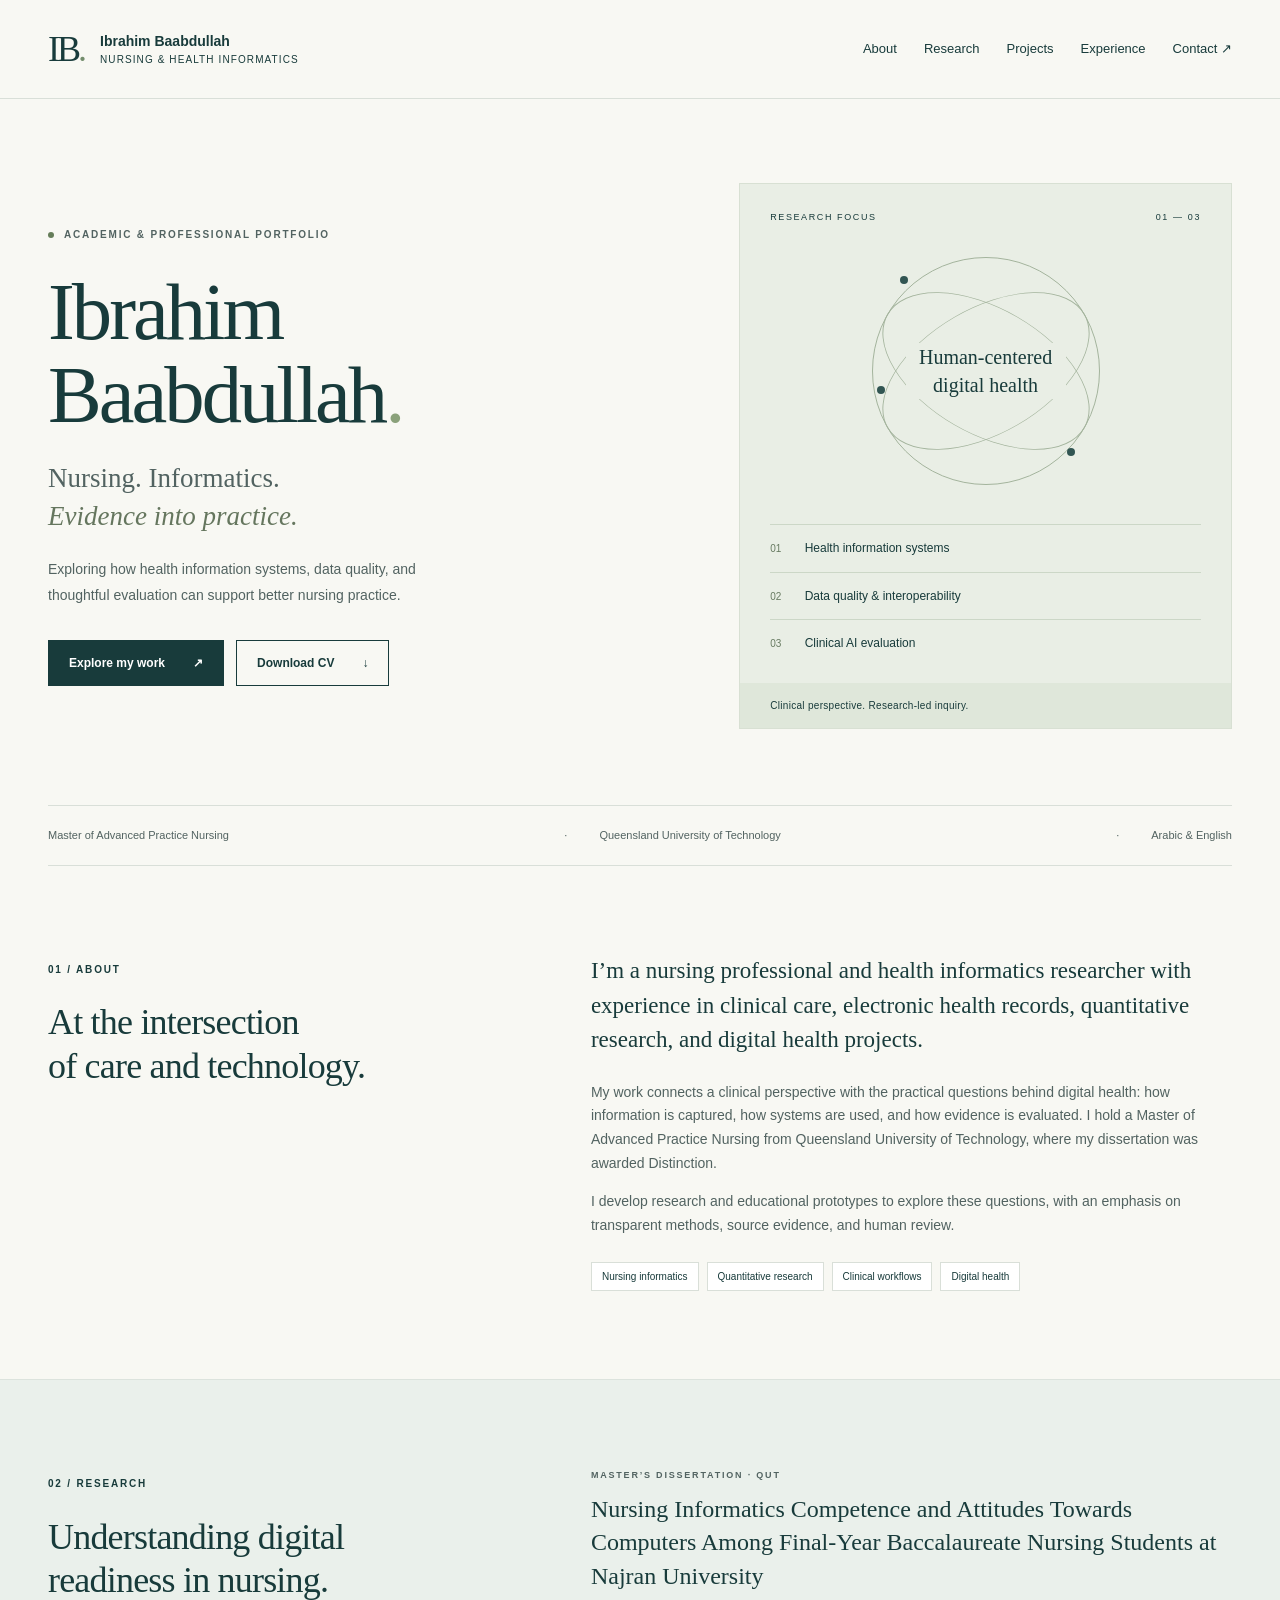
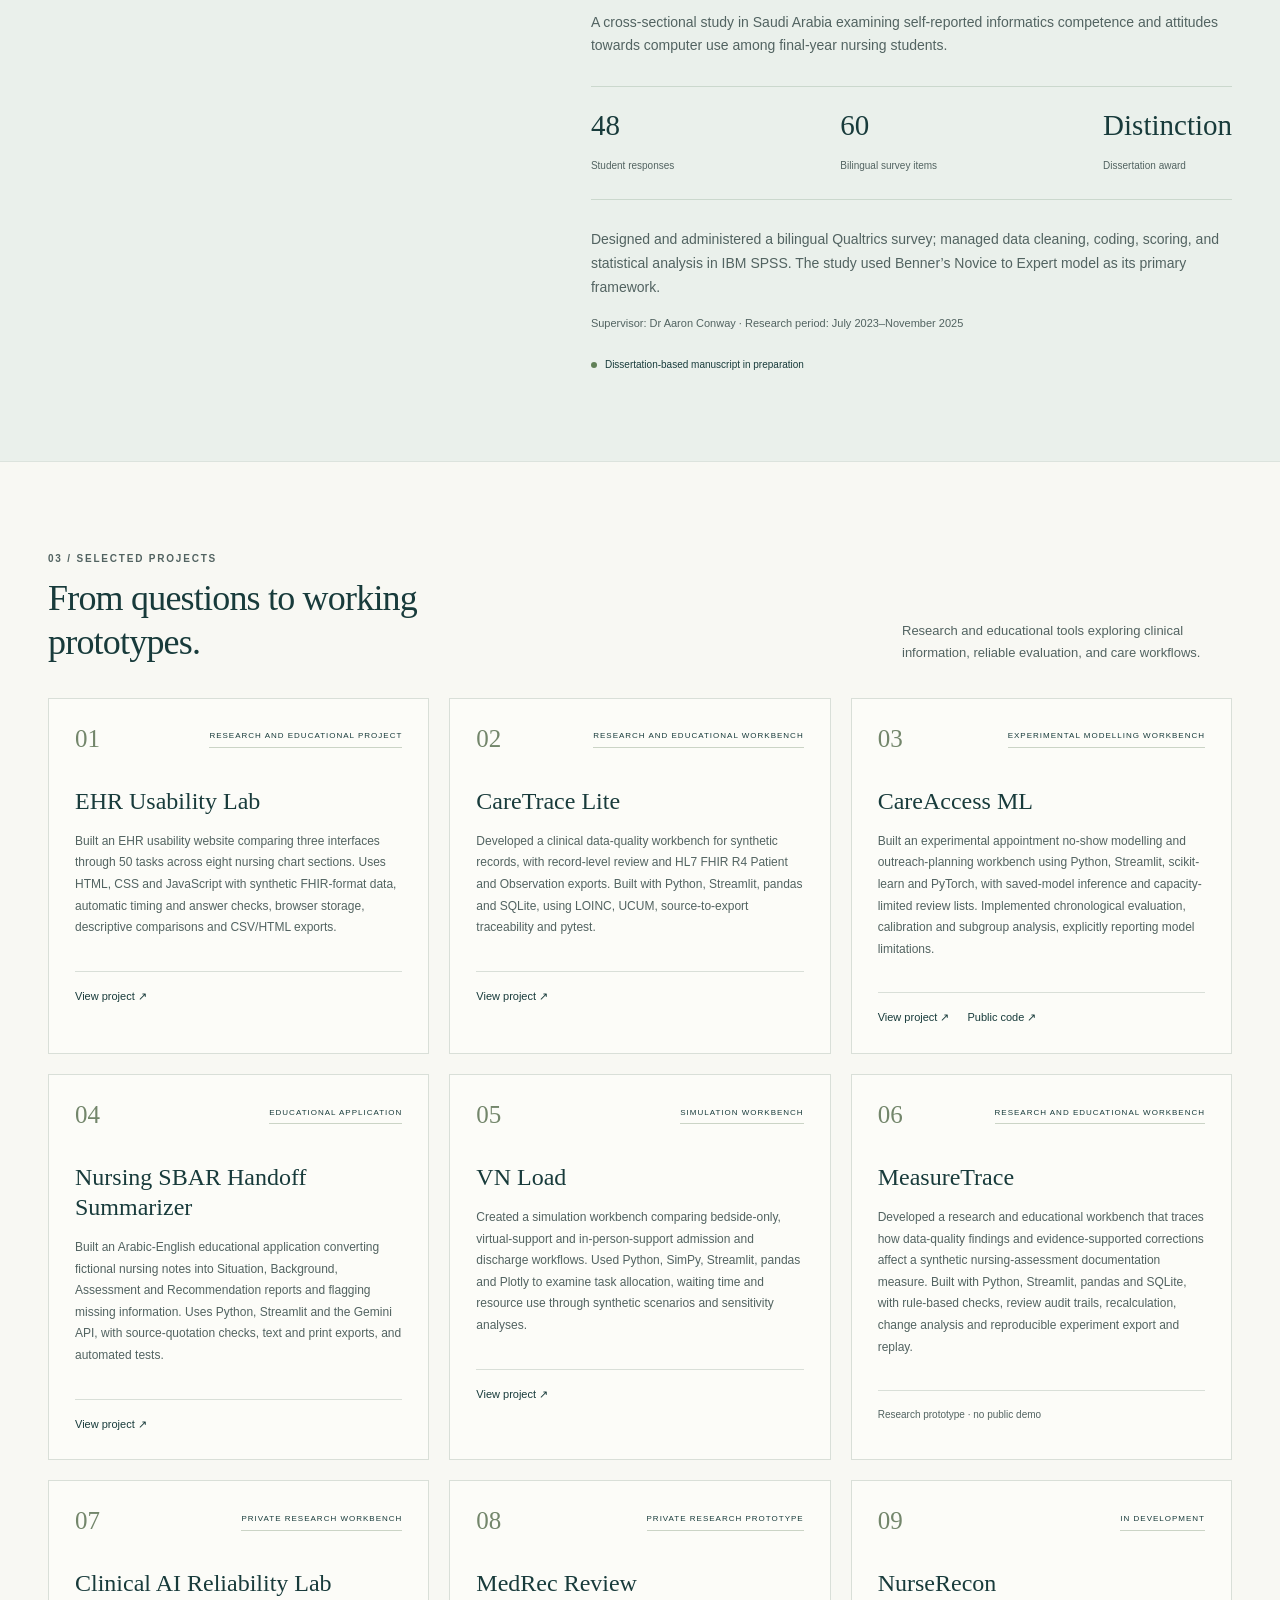
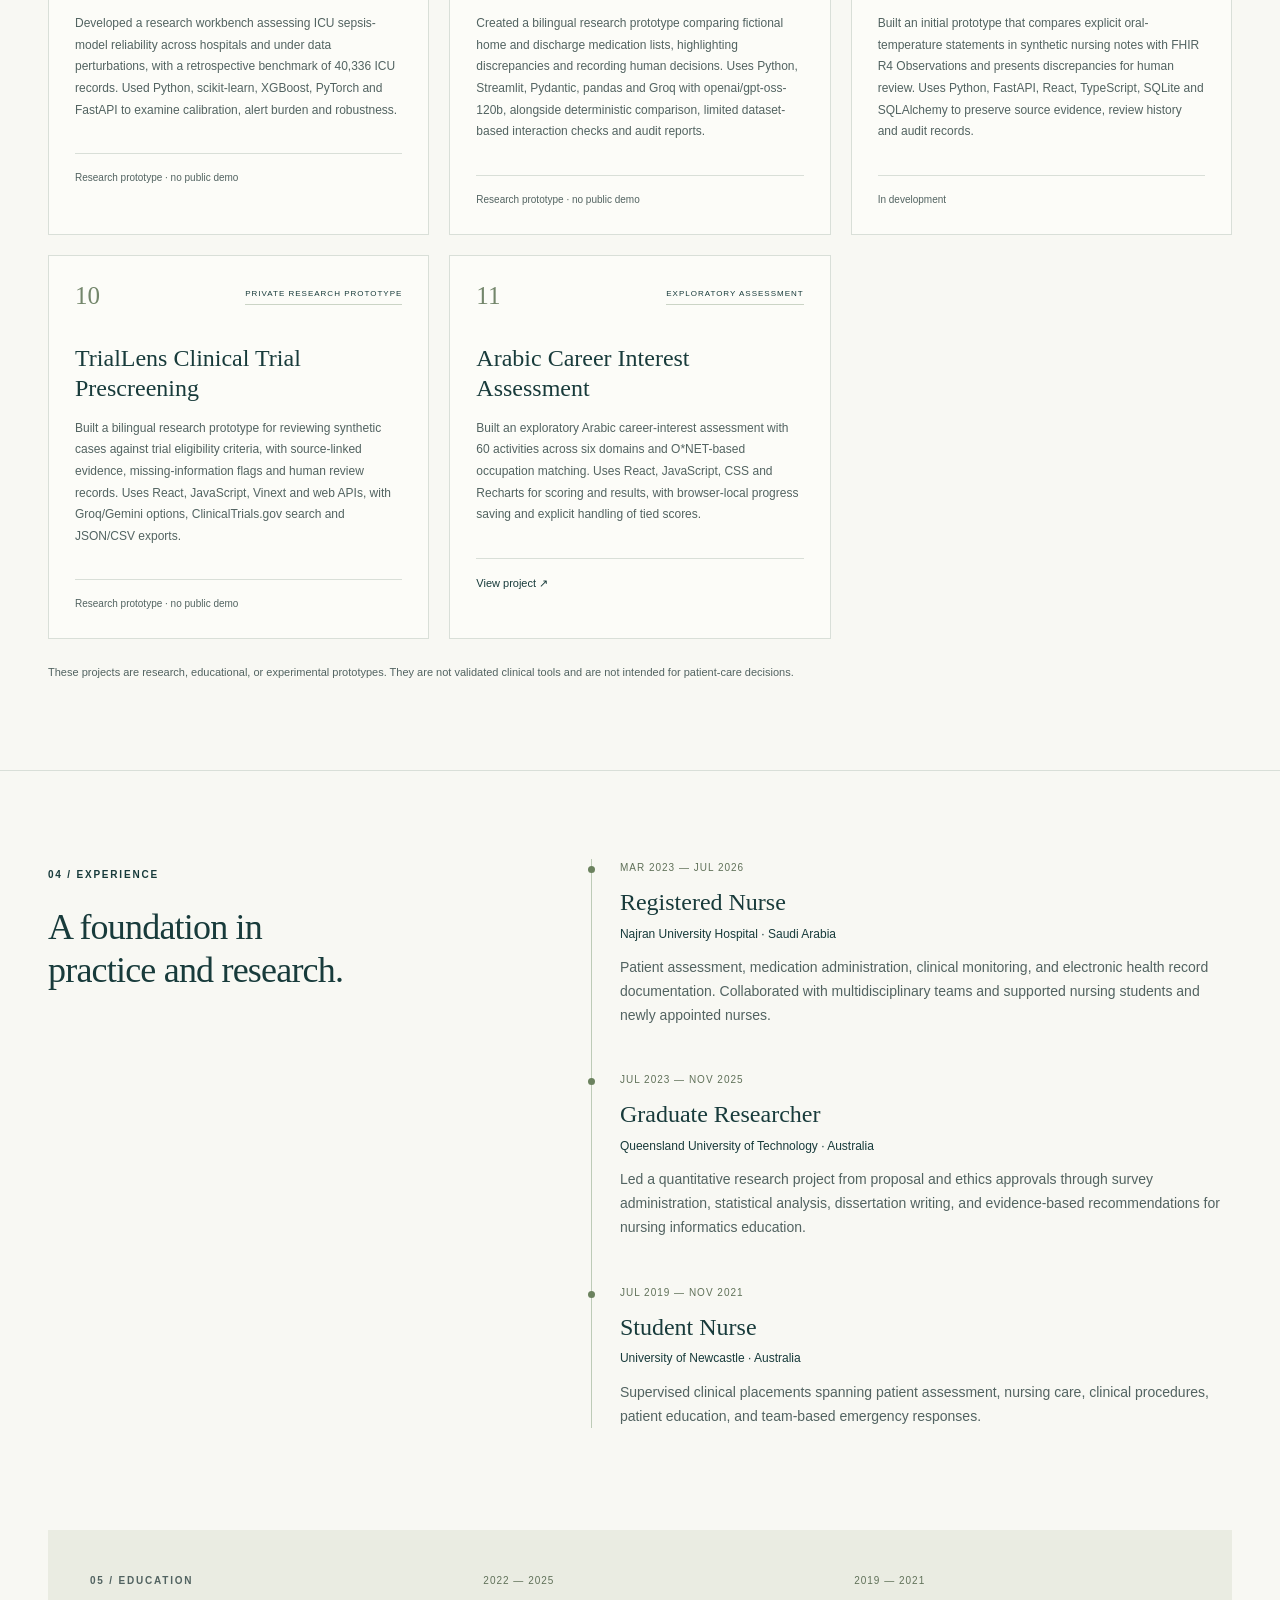
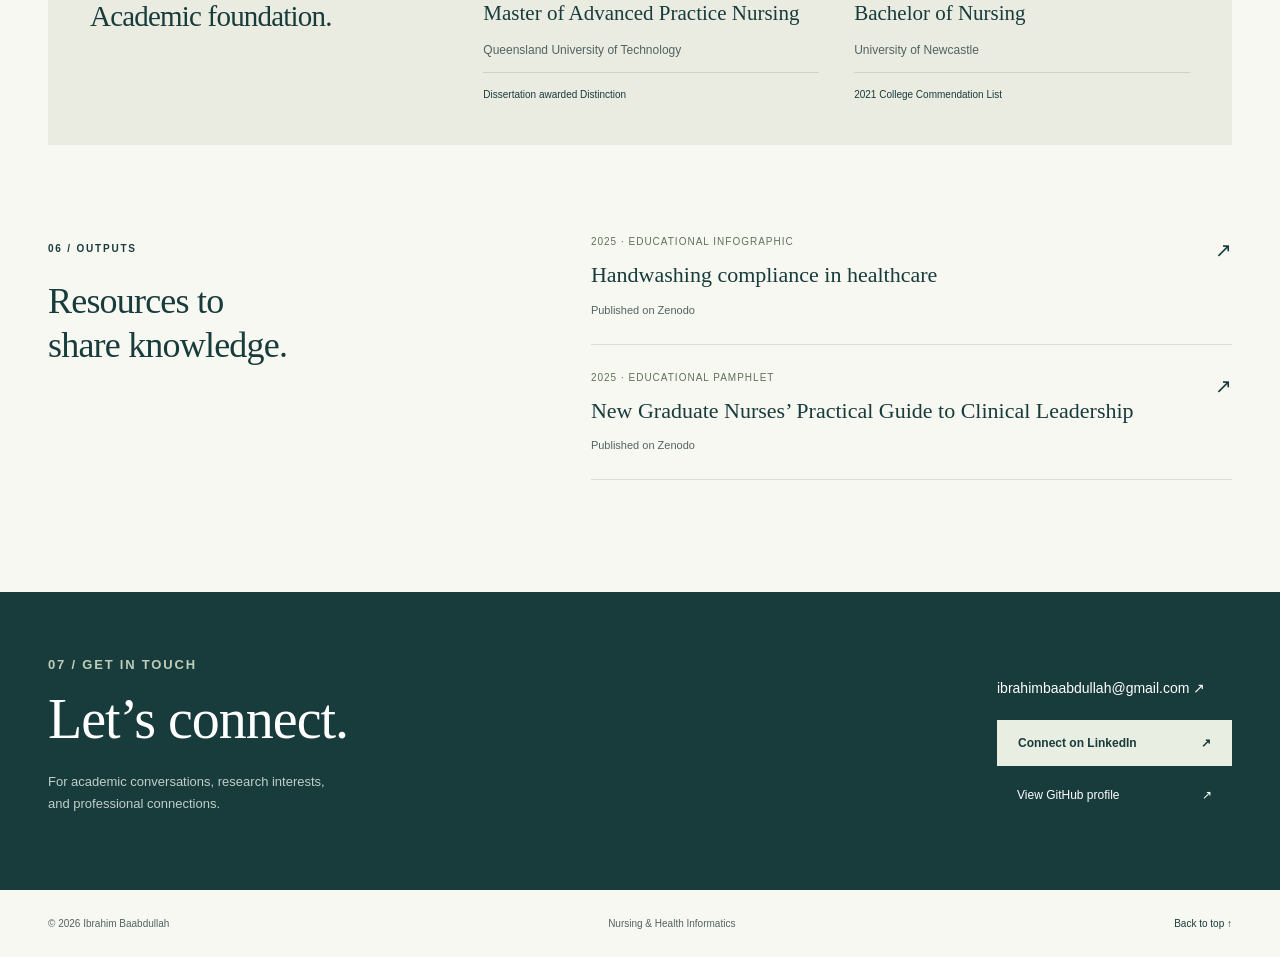
==== index.html @ b7661d60 "Build academic portfolio with public CV and verified project links" ====
<!doctype html>
<html lang="en">
<head>
<meta charset="utf-8"><meta name="viewport" content="width=device-width, initial-scale=1">
<title>Ibrahim Baabdullah | Nursing & Health Informatics</title>
<meta name="description" content="Ibrahim Baabdullah’s academic portfolio: nursing, health informatics, research, and digital health projects.">
<meta name="theme-color" content="#183b3b">
<link rel="icon" href="assets/favicon.svg" type="image/svg+xml">
<link rel="stylesheet" href="assets/style.css">
</head>
<body>
<a class="skip" href="#main">Skip to content</a>
<header class="site-header"><a class="brand" href="#" aria-label="Ibrahim Baabdullah home"><span class="monogram">IB<span>.</span></span><span>Ibrahim Baabdullah<span class="brand-sub">Nursing & Health Informatics</span></span></a><nav aria-label="Main navigation"><a href="#about">About</a><a href="#research">Research</a><a href="#projects">Projects</a><a href="#experience">Experience</a><a href="#contact">Contact <span aria-hidden="true">↗</span></a></nav></header>
<main id="main">
<section class="hero" aria-labelledby="hero-title"><div class="hero-copy"><p class="eyebrow"><span></span>Academic & professional portfolio</p><h1 id="hero-title">Ibrahim<br>Baabdullah<span class="period">.</span></h1><p class="hero-field">Nursing. Informatics.<br><em>Evidence into practice.</em></p><p class="hero-description">Exploring how health information systems, data quality, and thoughtful evaluation can support better nursing practice.</p><div class="hero-actions"><a class="button primary" href="#projects">Explore my work <span aria-hidden="true">↗</span></a><a class="button outline" href="assets/Ibrahim-Baabdullah-Public-CV.pdf">Download CV <span aria-hidden="true">↓</span></a></div></div><aside class="hero-card" aria-label="Areas of focus"><div class="card-top"><span>RESEARCH FOCUS</span><span>01 — 03</span></div><div class="orbital" aria-hidden="true"><div class="orbit one"></div><div class="orbit two"></div><div class="orbit three"></div><div class="orbital-center">Human-centered<br><strong>digital health</strong></div><span class="orbit-dot d1"></span><span class="orbit-dot d2"></span><span class="orbit-dot d3"></span></div><ol class="focus-list"><li><span>01</span> Health information systems</li><li><span>02</span> Data quality & interoperability</li><li><span>03</span> Clinical AI evaluation</li></ol><div class="card-bottom">Clinical perspective. Research-led inquiry.</div></aside></section>
<div class="intro-band"><span>Master of Advanced Practice Nursing</span><span>Queensland University of Technology</span><span>Arabic & English</span></div>
<section id="about" class="section about"><div class="section-label"><span>01 / ABOUT</span><h2>At the intersection<br>of care and technology.</h2></div><div class="section-content"><p class="lead">I’m a nursing professional and health informatics researcher with experience in clinical care, electronic health records, quantitative research, and digital health projects.</p><p>My work connects a clinical perspective with the practical questions behind digital health: how information is captured, how systems are used, and how evidence is evaluated. I hold a Master of Advanced Practice Nursing from Queensland University of Technology, where my dissertation was awarded Distinction.</p><p>I develop research and educational prototypes to explore these questions, with an emphasis on transparent methods, source evidence, and human review.</p><div class="topic-tags"><span>Nursing informatics</span><span>Quantitative research</span><span>Clinical workflows</span><span>Digital health</span></div></div></section>
<section id="research" class="research-wrap"><div class="section research"><div class="section-label"><span>02 / RESEARCH</span><h2>Understanding digital<br>readiness in nursing.</h2></div><div class="section-content"><p class="eyebrow">Master’s dissertation · QUT</p><h3>Nursing Informatics Competence and Attitudes Towards Computers Among Final-Year Baccalaureate Nursing Students at Najran University</h3><p>A cross-sectional study in Saudi Arabia examining self-reported informatics competence and attitudes towards computer use among final-year nursing students.</p><div class="research-details"><div><strong>48</strong><span>Student responses</span></div><div><strong>60</strong><span>Bilingual survey items</span></div><div><strong>Distinction</strong><span>Dissertation award</span></div></div><p>Designed and administered a bilingual Qualtrics survey; managed data cleaning, coding, scoring, and statistical analysis in IBM SPSS. The study used Benner’s Novice to Expert model as its primary framework.</p><p class="small">Supervisor: Dr Aaron Conway · Research period: July 2023–November 2025</p><div class="status-note"><span class="status-dot"></span>Dissertation-based manuscript in preparation</div></div></div></section>
<section id="projects" class="projects-section"><div class="section-heading"><div><p class="section-kicker">03 / SELECTED PROJECTS</p><h2>From questions to working prototypes.</h2></div><p>Research and educational tools exploring clinical information, reliable evaluation, and care workflows.</p></div><div class="projects-grid" id="project-grid">
<article class="project-card"><div class="project-top"><span class="project-index">01</span><span class="project-category">Research and educational project</span></div><h3>EHR Usability Lab</h3><p>Built an EHR usability website comparing three interfaces through 50 tasks across eight nursing chart sections. Uses HTML, CSS and JavaScript with synthetic FHIR-format data, automatic timing and answer checks, browser storage, descriptive comparisons and CSV/HTML exports.</p><div class="project-links"><a href="https://ehr-usability-lab.ibrahimbaabdullah.chatgpt.site/" aria-label="Open EHR Usability Lab demo">View project ↗</a></div></article>
<article class="project-card"><div class="project-top"><span class="project-index">02</span><span class="project-category">Research and educational workbench</span></div><h3>CareTrace Lite</h3><p>Developed a clinical data-quality workbench for synthetic records, with record-level review and HL7 FHIR R4 Patient and Observation exports. Built with Python, Streamlit, pandas and SQLite, using LOINC, UCUM, source-to-export traceability and pytest.</p><div class="project-links"><a href="https://caretrace-lite-demo.streamlit.app/" aria-label="Open CareTrace Lite demo">View project ↗</a></div></article>
<article class="project-card"><div class="project-top"><span class="project-index">03</span><span class="project-category">Experimental modelling workbench</span></div><h3>CareAccess ML</h3><p>Built an experimental appointment no-show modelling and outreach-planning workbench using Python, Streamlit, scikit-learn and PyTorch, with saved-model inference and capacity-limited review lists. Implemented chronological evaluation, calibration and subgroup analysis, explicitly reporting model limitations.</p><div class="project-links"><a href="https://careaccess-ml.streamlit.app/" aria-label="Open CareAccess ML demo">View project ↗</a><a href="https://github.com/ibrahimbaabdullah-jpg/CareAccess-ML">Public code ↗</a></div></article>
<article class="project-card"><div class="project-top"><span class="project-index">04</span><span class="project-category">Educational application</span></div><h3>Nursing SBAR Handoff Summarizer</h3><p>Built an Arabic-English educational application converting fictional nursing notes into Situation, Background, Assessment and Recommendation reports and flagging missing information. Uses Python, Streamlit and the Gemini API, with source-quotation checks, text and print exports, and automated tests.</p><div class="project-links"><a href="https://nursing-sbar-handoff.streamlit.app/" aria-label="Open Nursing SBAR Handoff Summarizer demo">View project ↗</a></div></article>
<article class="project-card"><div class="project-top"><span class="project-index">05</span><span class="project-category">Simulation workbench</span></div><h3>VN Load</h3><p>Created a simulation workbench comparing bedside-only, virtual-support and in-person-support admission and discharge workflows. Used Python, SimPy, Streamlit, pandas and Plotly to examine task allocation, waiting time and resource use through synthetic scenarios and sensitivity analyses.</p><div class="project-links"><a href="https://ibrahim-baabdullah-vn-load.streamlit.app/" aria-label="Open VN Load demo">View project ↗</a></div></article>
<article class="project-card"><div class="project-top"><span class="project-index">06</span><span class="project-category">Research and educational workbench</span></div><h3>MeasureTrace</h3><p>Developed a research and educational workbench that traces how data-quality findings and evidence-supported corrections affect a synthetic nursing-assessment documentation measure. Built with Python, Streamlit, pandas and SQLite, with rule-based checks, review audit trails, recalculation, change analysis and reproducible experiment export and replay.</p><div class="project-links"><span class="availability">Research prototype · no public demo</span></div></article>
<article class="project-card"><div class="project-top"><span class="project-index">07</span><span class="project-category">Private research workbench</span></div><h3>Clinical AI Reliability Lab</h3><p>Developed a research workbench assessing ICU sepsis-model reliability across hospitals and under data perturbations, with a retrospective benchmark of 40,336 ICU records. Used Python, scikit-learn, XGBoost, PyTorch and FastAPI to examine calibration, alert burden and robustness.</p><div class="project-links"><span class="availability">Research prototype · no public demo</span></div></article>
<article class="project-card"><div class="project-top"><span class="project-index">08</span><span class="project-category">Private research prototype</span></div><h3>MedRec Review</h3><p>Created a bilingual research prototype comparing fictional home and discharge medication lists, highlighting discrepancies and recording human decisions. Uses Python, Streamlit, Pydantic, pandas and Groq with openai/gpt-oss-120b, alongside deterministic comparison, limited dataset-based interaction checks and audit reports.</p><div class="project-links"><span class="availability">Research prototype · no public demo</span></div></article>
<article class="project-card"><div class="project-top"><span class="project-index">09</span><span class="project-category">In development</span></div><h3>NurseRecon</h3><p>Built an initial prototype that compares explicit oral-temperature statements in synthetic nursing notes with FHIR R4 Observations and presents discrepancies for human review. Uses Python, FastAPI, React, TypeScript, SQLite and SQLAlchemy to preserve source evidence, review history and audit records.</p><div class="project-links"><span class="availability">In development</span></div></article>
<article class="project-card"><div class="project-top"><span class="project-index">10</span><span class="project-category">Private research prototype</span></div><h3>TrialLens Clinical Trial Prescreening</h3><p>Built a bilingual research prototype for reviewing synthetic cases against trial eligibility criteria, with source-linked evidence, missing-information flags and human review records. Uses React, JavaScript, Vinext and web APIs, with Groq/Gemini options, ClinicalTrials.gov search and JSON/CSV exports.</p><div class="project-links"><span class="availability">Research prototype · no public demo</span></div></article>
<article class="project-card"><div class="project-top"><span class="project-index">11</span><span class="project-category">Exploratory assessment</span></div><h3>Arabic Career Interest Assessment</h3><p>Built an exploratory Arabic career-interest assessment with 60 activities across six domains and O*NET-based occupation matching. Uses React, JavaScript, CSS and Recharts for scoring and results, with browser-local progress saving and explicit handling of tied scores.</p><div class="project-links"><a href="https://arabic-career-interests.ibrahimbaabdullah.chatgpt.site/" aria-label="Open Arabic Career Interest Assessment demo">View project ↗</a></div></article>
</div><p class="project-disclaimer">These projects are research, educational, or experimental prototypes. They are not validated clinical tools and are not intended for patient-care decisions.</p></section>
<section id="experience" class="section experience"><div class="section-label"><span>04 / EXPERIENCE</span><h2>A foundation in<br>practice and research.</h2></div><div class="section-content"><article class="timeline-item"><p class="timeline-date">Mar 2023 — Jul 2026</p><h3>Registered Nurse</h3><p class="organization">Najran University Hospital · Saudi Arabia</p><p>Patient assessment, medication administration, clinical monitoring, and electronic health record documentation. Collaborated with multidisciplinary teams and supported nursing students and newly appointed nurses.</p></article><article class="timeline-item"><p class="timeline-date">Jul 2023 — Nov 2025</p><h3>Graduate Researcher</h3><p class="organization">Queensland University of Technology · Australia</p><p>Led a quantitative research project from proposal and ethics approvals through survey administration, statistical analysis, dissertation writing, and evidence-based recommendations for nursing informatics education.</p></article><article class="timeline-item"><p class="timeline-date">Jul 2019 — Nov 2021</p><h3>Student Nurse</h3><p class="organization">University of Newcastle · Australia</p><p>Supervised clinical placements spanning patient assessment, nursing care, clinical procedures, patient education, and team-based emergency responses.</p></article></div></section>
<section class="education-section"><div><p class="section-kicker">05 / EDUCATION</p><h2>Academic foundation.</h2></div><div class="education-grid"><article><p class="timeline-date">2022 — 2025</p><h3>Master of Advanced Practice Nursing</h3><p>Queensland University of Technology</p><span class="education-note">Dissertation awarded Distinction</span></article><article><p class="timeline-date">2019 — 2021</p><h3>Bachelor of Nursing</h3><p>University of Newcastle</p><span class="education-note">2021 College Commendation List</span></article></div></section>
<section id="outputs" class="section outputs"><div class="section-label"><span>06 / OUTPUTS</span><h2>Resources to<br>share knowledge.</h2></div><div class="section-content"><a class="output-link" href="https://doi.org/10.5281/zenodo.17823755"><div><p class="timeline-date">2025 · Educational infographic</p><h3>Handwashing compliance in healthcare</h3><p>Published on Zenodo</p></div><span aria-hidden="true">↗</span></a><a class="output-link" href="https://doi.org/10.5281/zenodo.17823640"><div><p class="timeline-date">2025 · Educational pamphlet</p><h3>New Graduate Nurses’ Practical Guide to Clinical Leadership</h3><p>Published on Zenodo</p></div><span aria-hidden="true">↗</span></a></div></section>
<section id="contact" class="contact-section"><div><p class="eyebrow">07 / GET IN TOUCH</p><h2>Let’s connect.</h2><p>For academic conversations, research interests,<br>and professional connections.</p></div><div class="contact-actions"><a class="contact-email" href="mailto:ibrahimbaabdullah@gmail.com">ibrahimbaabdullah@gmail.com ↗</a><a class="button light" href="https://www.linkedin.com/in/ibrahim-baabdullah-bsn-msn-394b9b286/">Connect on LinkedIn <span aria-hidden="true">↗</span></a><a class="contact-secondary" href="https://github.com/ibrahimbaabdullah-jpg">View GitHub profile <span aria-hidden="true">↗</span></a></div></section>
</main><footer><p>© 2026 Ibrahim Baabdullah</p><p>Nursing & Health Informatics</p><a href="#">Back to top ↑</a></footer>
</body></html>
---- assets/style.css ----
:root{--ink:#183b3b;--muted:#526361;--paper:#f8f8f3;--line:#d9dfd8;--accent:#b1c2a6;--serif:Georgia,'Times New Roman',serif;--sans:Arial,Helvetica,sans-serif}*{box-sizing:border-box}html{scroll-behavior:smooth;scroll-padding-top:40px}body{margin:0;background:var(--paper);color:var(--ink);font:16px/1.7 var(--sans)}a{color:inherit}a:focus-visible{outline:3px solid #bb710c;outline-offset:5px}a,button{-webkit-tap-highlight-color:transparent}.skip{position:absolute;left:20px;top:-80px;background:var(--ink);color:white;padding:10px 20px;z-index:100}.skip:focus{top:12px}.site-header{max-width:1280px;margin:auto;padding:28px 48px;display:flex;align-items:center;justify-content:space-between;gap:24px;border-bottom:1px solid var(--line)}.brand{display:flex;gap:16px;align-items:center;text-decoration:none;font-size:14px;font-weight:600;line-height:1.5}.monogram{font:36px var(--serif);letter-spacing:-3px}.monogram span{color:#738d6c}.brand-sub{display:block;font-size:10px;font-weight:400;text-transform:uppercase;letter-spacing:1.1px}.site-header nav{display:flex;gap:27px;font-size:13px}.site-header nav a{text-decoration:none;padding:8px 0}.site-header nav a:hover{box-shadow:0 1px 0 var(--ink)}.hero{max-width:1280px;margin:auto;padding:84px 48px 76px;display:grid;grid-template-columns:1.22fr 1fr;gap:90px;align-items:center}.eyebrow,.section-kicker,.section-label>span{font-size:10px;font-weight:600;letter-spacing:1.8px;text-transform:uppercase}.eyebrow{display:flex;align-items:center;gap:10px}.eyebrow>span{height:6px;width:6px;border-radius:50%;background:#657d59}h1,h2,h3,p{margin-top:0}h1{font:clamp(58px,6.3vw,84px)/1.02 var(--serif);letter-spacing:-3px;margin:28px 0 24px}.period{color:#8aa17a}.hero-field{font:27px/1.4 var(--serif);margin-bottom:22px}.hero-field em{font-style:italic;color:#65765e}.hero-description{font-size:14px;max-width:385px;color:var(--muted);line-height:1.8}.hero-actions{display:flex;gap:12px;margin-top:32px}.button{display:inline-flex;align-items:center;justify-content:space-between;gap:28px;text-decoration:none;padding:12px 20px;font-size:12px;font-weight:600;border:1px solid var(--ink);transition:background .2s}.button:hover{background:#315552;color:white}.primary{background:var(--ink);color:#fff}.outline{background:transparent}.hero-card{background:#e9eee5;border:1px solid #d8e0d3;padding:26px 30px 0;position:relative}.card-top{display:flex;justify-content:space-between;font-size:9px;letter-spacing:1.6px}.orbital{position:relative;height:275px;max-width:330px;margin:12px auto}.orbit{width:228px;height:228px;border:1px solid #a4b49d;border-radius:50%;position:absolute;top:20px;left:50%;margin-left:-114px}.orbit.two{transform:rotate(60deg) scaleX(.55)}.orbit.three{transform:rotate(-60deg) scaleX(.55)}.orbital-center{position:absolute;top:106px;left:0;right:0;text-align:center;font:20px/1.4 var(--serif);background:#e9eee5;width:160px;margin:auto}.orbital-center strong{font-weight:400}.orbit-dot{position:absolute;width:8px;height:8px;border-radius:50%;background:#315552}.d1{top:39px;left:24%}.d2{top:211px;right:23%}.d3{top:149px;left:17%}.focus-list{list-style:none;padding:0;margin:0}.focus-list li{border-top:1px solid #ccd7c7;padding:13px 0;font-size:12px}.focus-list li span{margin-right:20px;color:#677a61;font-size:10px}.card-bottom{margin:17px -30px 0;padding:14px 30px;font-size:10px;letter-spacing:.3px;background:#dfe7da}.intro-band{max-width:1184px;margin:auto;display:flex;justify-content:space-between;gap:20px;border-top:1px solid var(--line);border-bottom:1px solid var(--line);padding:20px 0;font-size:11px;color:var(--muted)}.intro-band span+span:before{content:'·';margin-right:32px}.section{max-width:1280px;margin:auto;padding:88px 48px;display:grid;grid-template-columns:1fr 1.4fr;gap:85px}.section-label h2{margin-top:20px}.section h2,.section-heading h2,.education-section h2{font:36px/1.2 var(--serif);letter-spacing:-.8px}p{color:var(--muted)}.section-content p{font-size:14px}.section-content .lead{font:23px/1.5 var(--serif);color:var(--ink)}.topic-tags{display:flex;flex-wrap:wrap;gap:8px;margin-top:25px}.topic-tags span{font-size:10px;padding:5px 10px;border:1px solid var(--line);background:#fff}.research-wrap{background:#eaf0eb;border-top:1px solid #dce3dd;border-bottom:1px solid #dce3dd}.section-content h3{font:24px/1.4 var(--serif);margin-bottom:17px}.section-content .eyebrow{font-size:9px;color:var(--muted)}.research-details{display:flex;justify-content:space-between;gap:20px;margin:28px 0;padding:22px 0;border-top:1px solid #cbd8cd;border-bottom:1px solid #cbd8cd}.research-details strong{display:block;font:29px var(--serif);margin-bottom:8px}.research-details span{font-size:10px;color:var(--muted)}.section-content .small{font-size:11px}.status-note{font-size:10px;display:flex;gap:8px;align-items:center;margin-top:24px}.status-dot{width:6px;height:6px;background:#618057;border-radius:50%}.projects-section{max-width:1280px;padding:88px 48px;margin:auto}.section-heading{display:flex;align-items:flex-end;justify-content:space-between;gap:40px;margin-bottom:34px}.section-heading h2{max-width:450px;margin-bottom:0}.section-heading>p{max-width:330px;font-size:13px;margin-bottom:0}.projects-grid{display:grid;grid-template-columns:repeat(3,1fr);gap:20px}.project-card{border:1px solid var(--line);background:#fcfcf8;padding:26px;display:flex;flex-direction:column}.project-top{display:flex;align-items:center;justify-content:space-between;margin-bottom:33px}.project-index{font:25px var(--serif);color:#73866b}.project-category{font-size:8px;text-transform:uppercase;letter-spacing:1px;border-bottom:1px solid #cbd4c6;padding-bottom:4px}.project-card h3{font:24px/1.25 var(--serif);margin-bottom:15px}.project-card p{font-size:12px;line-height:1.8}.project-tech{font-size:9px;color:#586a57;margin:12px 0 21px}.project-links{border-top:1px solid var(--line);padding-top:15px;margin-top:auto;display:flex;gap:18px}.project-links a{font-size:11px;text-decoration:none}.project-links a:hover{text-decoration:underline}.project-disclaimer{font-size:11px;max-width:760px;margin:24px 0 0}.experience{border-top:1px solid var(--line)}.timeline-item{padding:0 0 30px 28px;border-left:1px solid #bdcbb7;position:relative}.timeline-item:before{content:'';position:absolute;width:7px;height:7px;background:#6b825e;border-radius:50%;left:-4px;top:7px}.timeline-item:last-child{padding-bottom:0}.timeline-date{font-size:10px!important;text-transform:uppercase;letter-spacing:1px;color:#607159;margin-bottom:10px}.timeline-item h3{margin-bottom:4px}.section-content .organization{font-size:12px;color:var(--ink);margin-bottom:12px}.education-section{max-width:1184px;margin:auto;padding:42px;background:#eaece2;display:grid;grid-template-columns:1fr 2fr;gap:40px}.education-section h2{font-size:29px}.education-grid{display:grid;grid-template-columns:1fr 1fr;gap:35px}.education-grid h3{font:21px/1.35 var(--serif);margin-bottom:12px}.education-grid p{font-size:12px}.education-note{display:block;font-size:10px;padding-top:13px;border-top:1px solid #ccd2c4}.output-link{display:flex;gap:25px;justify-content:space-between;text-decoration:none;border-bottom:1px solid var(--line);padding:0 0 24px;margin-bottom:24px}.output-link h3{font-size:22px;margin-bottom:10px}.output-link p:last-child{font-size:11px;margin:0}.output-link>span{font-size:20px}.output-link:hover h3{text-decoration:underline;text-underline-offset:5px}.contact-section{background:var(--ink);color:#fff;padding:62px max(48px,calc((100vw - 1184px)/2));display:flex;align-items:center;justify-content:space-between;gap:40px}.contact-section .eyebrow{color:#becdb8}.contact-section h2{font:56px/1.1 var(--serif);letter-spacing:-1px;margin-bottom:20px}.contact-section p{color:#c0cfca;font-size:13px}.contact-actions{display:flex;flex-direction:column;gap:19px;min-width:235px}.light{background:#e9eee3;color:var(--ink);border-color:#e9eee3}.contact-secondary{text-decoration:none;font-size:12px;display:flex;justify-content:space-between;padding:0 20px}footer{max-width:1280px;margin:auto;padding:25px 48px;display:flex;justify-content:space-between;gap:20px;font-size:10px}footer p{margin:0}footer a{text-decoration:none} @media(min-width:1500px){.hero{padding-top:95px;padding-bottom:90px}}@media(max-width:1000px){.site-header,.hero,.section,.projects-section{padding-left:30px;padding-right:30px}.hero{gap:35px}.site-header nav{gap:15px}.intro-band{margin:0 30px}.section{gap:40px}.projects-grid{grid-template-columns:repeat(2,1fr)}.education-section{margin:0 30px;grid-template-columns:1fr}.contact-section{padding:50px 30px}.intro-band span+span:before{display:none}}@media(max-width:700px){.site-header{padding:20px 24px;display:block}.brand{font-size:13px}.site-header nav{margin-top:20px;justify-content:space-between;font-size:11px;gap:12px}.hero{padding:46px 24px;grid-template-columns:1fr;gap:40px}h1{font-size:66px}.hero-description{max-width:100%}.hero-card{max-width:450px;width:100%;margin:auto}.hero-field{font-size:26px}.intro-band{margin:0 24px;flex-direction:column;gap:7px;padding:18px 0}.section{padding:56px 24px;grid-template-columns:1fr;gap:24px}.section h2,.section-heading h2{font-size:33px}.section-label h2{margin-bottom:4px}.section-content .lead{font-size:22px}.projects-section{padding:56px 24px}.section-heading{display:block}.section-heading>p{margin-top:20px;max-width:none}.projects-grid{grid-template-columns:1fr}.project-top{margin-bottom:25px}.project-card h3{font-size:26px}.project-card p{font-size:14px}.project-tech{font-size:10px}.project-links a{font-size:12px}.education-section{margin:0 24px;padding:28px;gap:18px}.education-grid{grid-template-columns:1fr;gap:30px}.contact-section{display:block;padding:45px 24px}.contact-section h2{font-size:48px}.contact-actions{margin-top:30px;max-width:300px}footer{padding:24px;flex-wrap:wrap;font-size:9px}footer p:nth-child(2){display:none}.research-details{gap:12px}.research-details strong{font-size:24px}.research-details span{font-size:9px}.hero-actions{gap:10px}.button{gap:20px;padding:12px 15px}.eyebrow{font-size:9px}}@media(prefers-reduced-motion:reduce){html{scroll-behavior:auto}*{transition:none!important}}@media print{nav,.hero-card,.hero-actions,.contact-actions,.skip{display:none!important}.hero,.section{display:block;padding:25px 0}.projects-grid{grid-template-columns:1fr 1fr}.contact-section{background:white;color:#183b3b;padding:20px 0}.contact-section p{color:#526361}body{background:white}.project-card,.timeline-item,.output-link{break-inside:avoid}h1{font-size:48px}}

.availability{font-size:10px;color:#526361}.contact-email{font-size:14px;text-decoration:none;overflow-wrap:anywhere}.project-category{text-align:right;max-width:75%}.project-links{margin-top:20px}
.hero>*{min-width:0}@media(max-width:700px){h1{font-size:clamp(44px,9.5vw,66px);letter-spacing:-2px}.hero-actions{flex-wrap:wrap}}
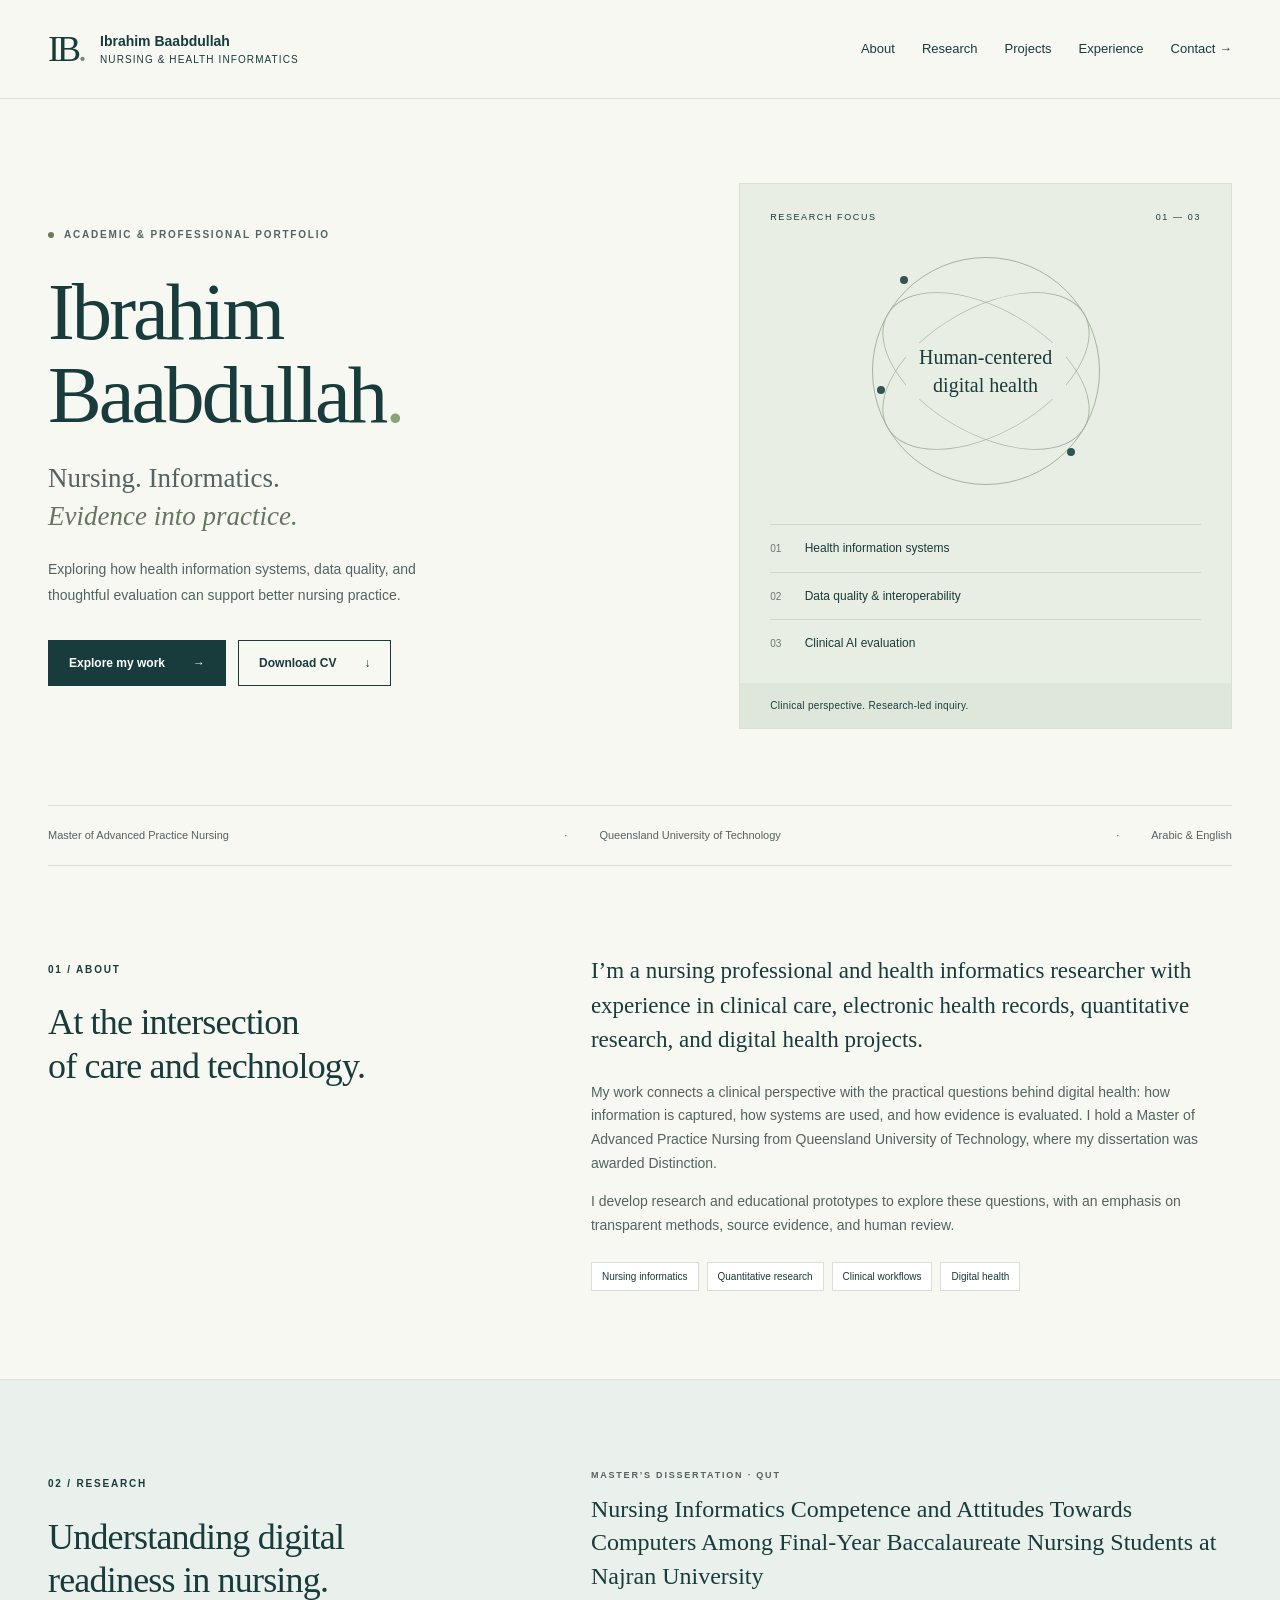
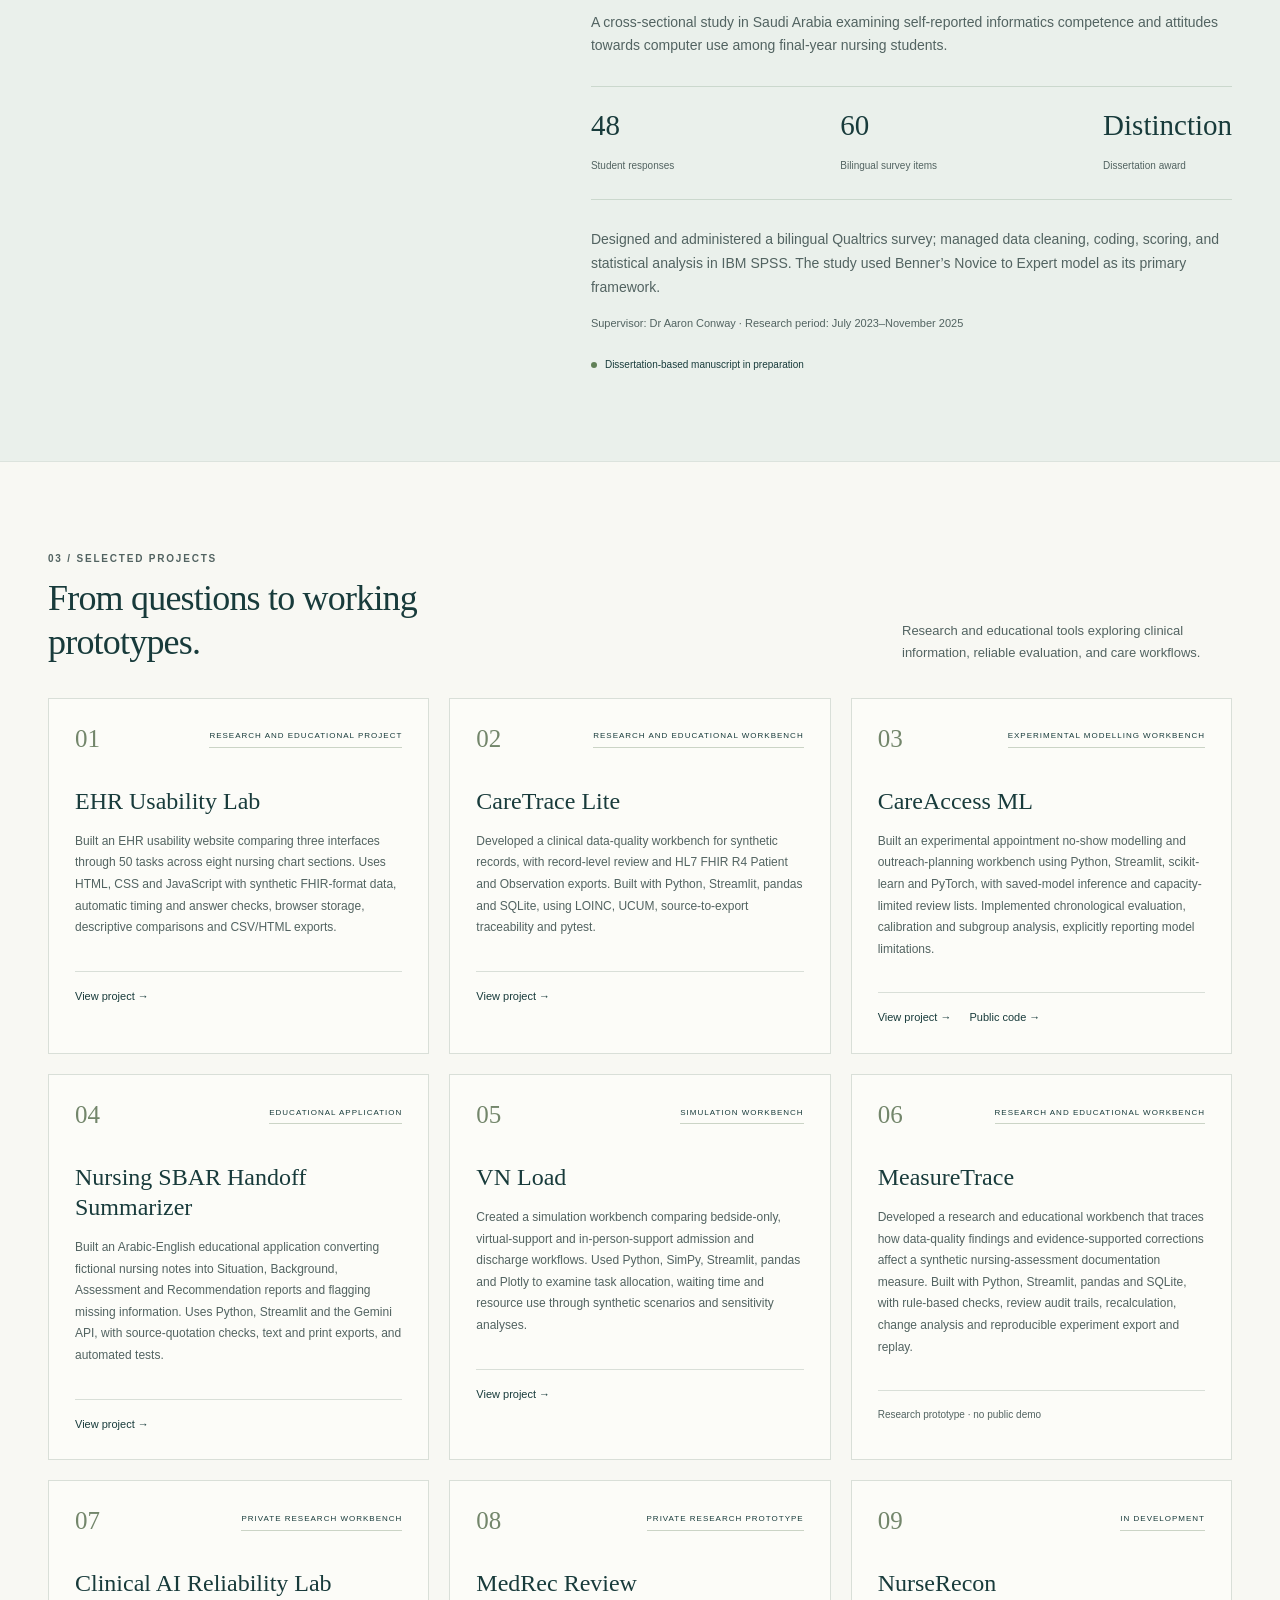
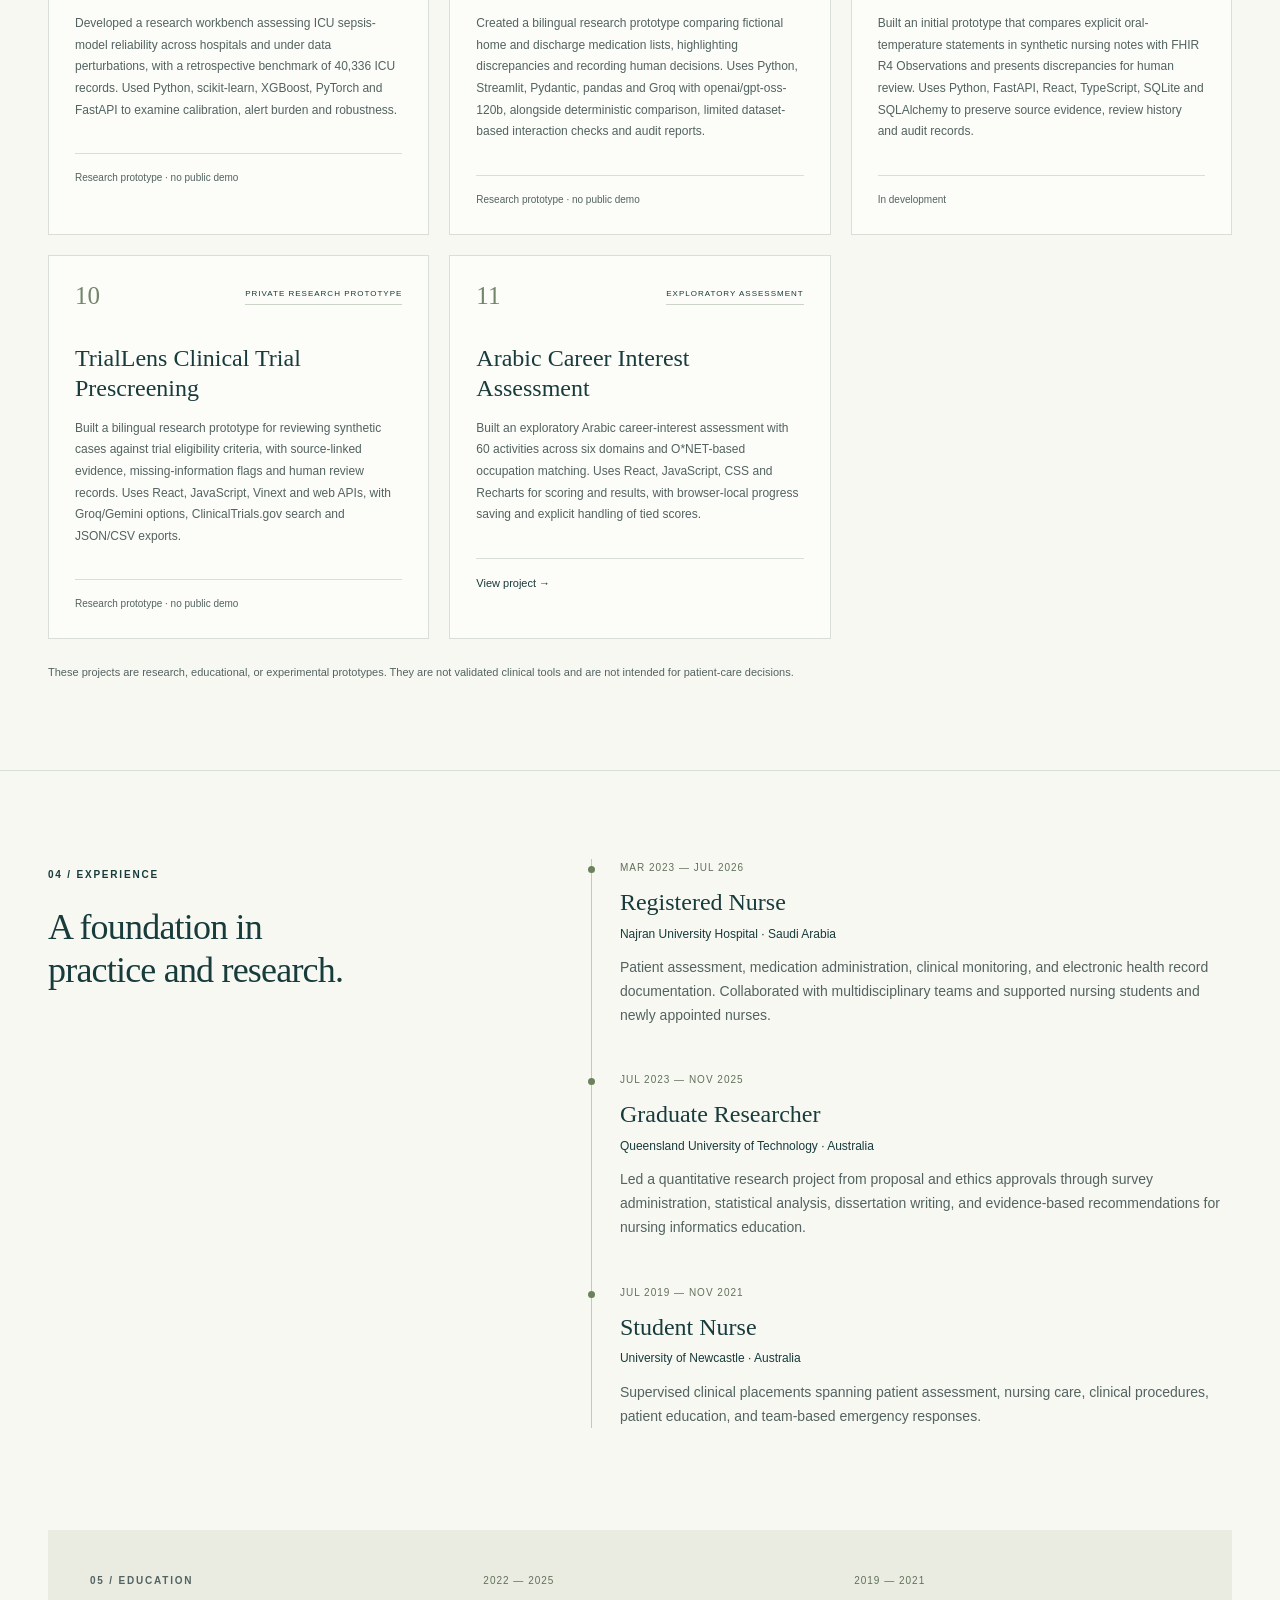
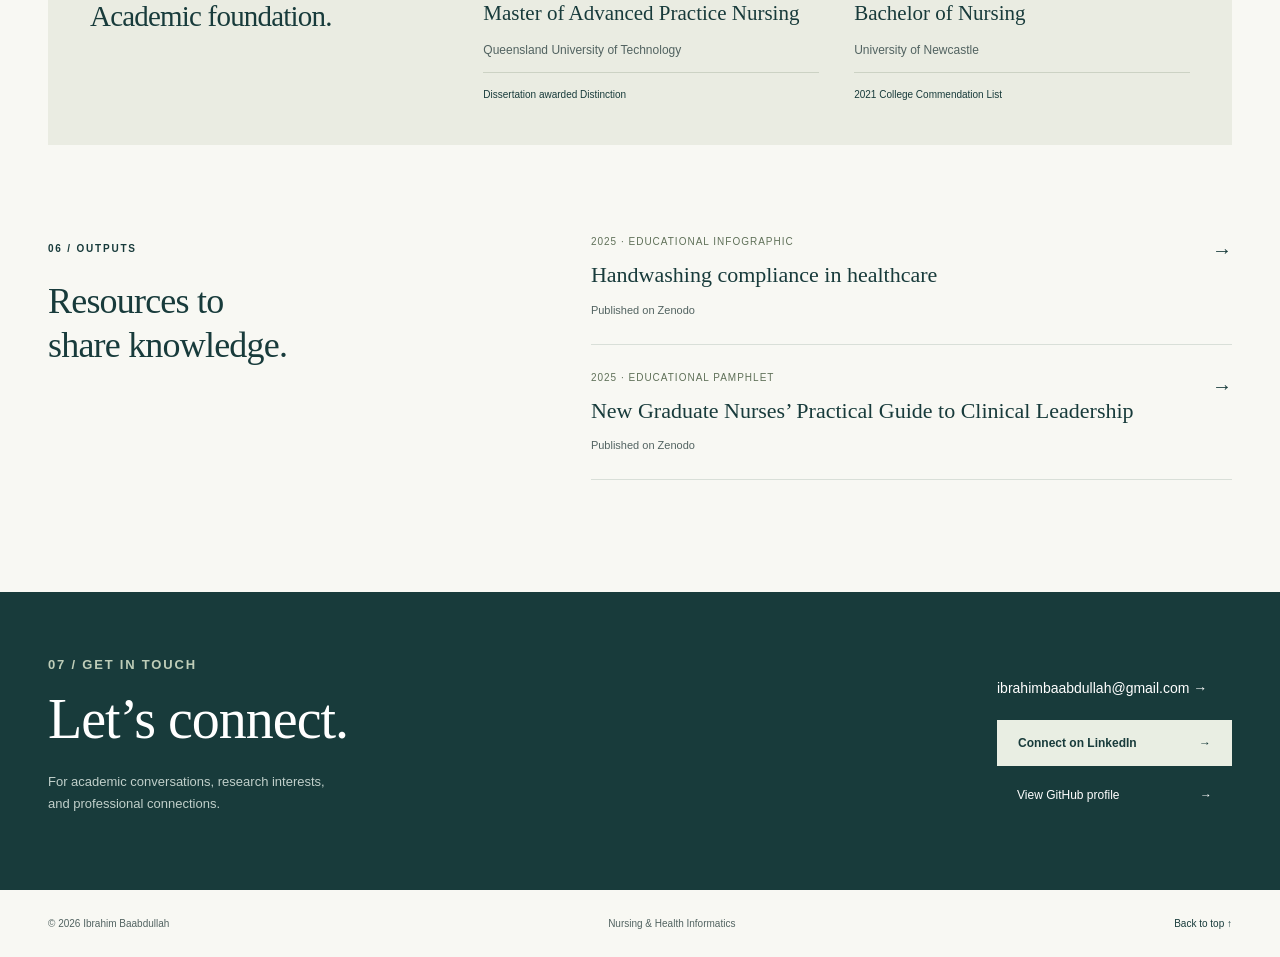
==== commit a33d9bbf: "Improve cross-platform link indicator rendering" ====
--- a/index.html
+++ b/index.html
@@ -10,28 +10,28 @@
 </head>
 <body>
 <a class="skip" href="#main">Skip to content</a>
-<header class="site-header"><a class="brand" href="#" aria-label="Ibrahim Baabdullah home"><span class="monogram">IB<span>.</span></span><span>Ibrahim Baabdullah<span class="brand-sub">Nursing & Health Informatics</span></span></a><nav aria-label="Main navigation"><a href="#about">About</a><a href="#research">Research</a><a href="#projects">Projects</a><a href="#experience">Experience</a><a href="#contact">Contact <span aria-hidden="true">↗</span></a></nav></header>
+<header class="site-header"><a class="brand" href="#" aria-label="Ibrahim Baabdullah home"><span class="monogram">IB<span>.</span></span><span>Ibrahim Baabdullah<span class="brand-sub">Nursing & Health Informatics</span></span></a><nav aria-label="Main navigation"><a href="#about">About</a><a href="#research">Research</a><a href="#projects">Projects</a><a href="#experience">Experience</a><a href="#contact">Contact <span aria-hidden="true">→</span></a></nav></header>
 <main id="main">
-<section class="hero" aria-labelledby="hero-title"><div class="hero-copy"><p class="eyebrow"><span></span>Academic & professional portfolio</p><h1 id="hero-title">Ibrahim<br>Baabdullah<span class="period">.</span></h1><p class="hero-field">Nursing. Informatics.<br><em>Evidence into practice.</em></p><p class="hero-description">Exploring how health information systems, data quality, and thoughtful evaluation can support better nursing practice.</p><div class="hero-actions"><a class="button primary" href="#projects">Explore my work <span aria-hidden="true">↗</span></a><a class="button outline" href="assets/Ibrahim-Baabdullah-Public-CV.pdf">Download CV <span aria-hidden="true">↓</span></a></div></div><aside class="hero-card" aria-label="Areas of focus"><div class="card-top"><span>RESEARCH FOCUS</span><span>01 — 03</span></div><div class="orbital" aria-hidden="true"><div class="orbit one"></div><div class="orbit two"></div><div class="orbit three"></div><div class="orbital-center">Human-centered<br><strong>digital health</strong></div><span class="orbit-dot d1"></span><span class="orbit-dot d2"></span><span class="orbit-dot d3"></span></div><ol class="focus-list"><li><span>01</span> Health information systems</li><li><span>02</span> Data quality & interoperability</li><li><span>03</span> Clinical AI evaluation</li></ol><div class="card-bottom">Clinical perspective. Research-led inquiry.</div></aside></section>
+<section class="hero" aria-labelledby="hero-title"><div class="hero-copy"><p class="eyebrow"><span></span>Academic & professional portfolio</p><h1 id="hero-title">Ibrahim<br>Baabdullah<span class="period">.</span></h1><p class="hero-field">Nursing. Informatics.<br><em>Evidence into practice.</em></p><p class="hero-description">Exploring how health information systems, data quality, and thoughtful evaluation can support better nursing practice.</p><div class="hero-actions"><a class="button primary" href="#projects">Explore my work <span aria-hidden="true">→</span></a><a class="button outline" href="assets/Ibrahim-Baabdullah-Public-CV.pdf">Download CV <span aria-hidden="true">↓</span></a></div></div><aside class="hero-card" aria-label="Areas of focus"><div class="card-top"><span>RESEARCH FOCUS</span><span>01 — 03</span></div><div class="orbital" aria-hidden="true"><div class="orbit one"></div><div class="orbit two"></div><div class="orbit three"></div><div class="orbital-center">Human-centered<br><strong>digital health</strong></div><span class="orbit-dot d1"></span><span class="orbit-dot d2"></span><span class="orbit-dot d3"></span></div><ol class="focus-list"><li><span>01</span> Health information systems</li><li><span>02</span> Data quality & interoperability</li><li><span>03</span> Clinical AI evaluation</li></ol><div class="card-bottom">Clinical perspective. Research-led inquiry.</div></aside></section>
 <div class="intro-band"><span>Master of Advanced Practice Nursing</span><span>Queensland University of Technology</span><span>Arabic & English</span></div>
 <section id="about" class="section about"><div class="section-label"><span>01 / ABOUT</span><h2>At the intersection<br>of care and technology.</h2></div><div class="section-content"><p class="lead">I’m a nursing professional and health informatics researcher with experience in clinical care, electronic health records, quantitative research, and digital health projects.</p><p>My work connects a clinical perspective with the practical questions behind digital health: how information is captured, how systems are used, and how evidence is evaluated. I hold a Master of Advanced Practice Nursing from Queensland University of Technology, where my dissertation was awarded Distinction.</p><p>I develop research and educational prototypes to explore these questions, with an emphasis on transparent methods, source evidence, and human review.</p><div class="topic-tags"><span>Nursing informatics</span><span>Quantitative research</span><span>Clinical workflows</span><span>Digital health</span></div></div></section>
 <section id="research" class="research-wrap"><div class="section research"><div class="section-label"><span>02 / RESEARCH</span><h2>Understanding digital<br>readiness in nursing.</h2></div><div class="section-content"><p class="eyebrow">Master’s dissertation · QUT</p><h3>Nursing Informatics Competence and Attitudes Towards Computers Among Final-Year Baccalaureate Nursing Students at Najran University</h3><p>A cross-sectional study in Saudi Arabia examining self-reported informatics competence and attitudes towards computer use among final-year nursing students.</p><div class="research-details"><div><strong>48</strong><span>Student responses</span></div><div><strong>60</strong><span>Bilingual survey items</span></div><div><strong>Distinction</strong><span>Dissertation award</span></div></div><p>Designed and administered a bilingual Qualtrics survey; managed data cleaning, coding, scoring, and statistical analysis in IBM SPSS. The study used Benner’s Novice to Expert model as its primary framework.</p><p class="small">Supervisor: Dr Aaron Conway · Research period: July 2023–November 2025</p><div class="status-note"><span class="status-dot"></span>Dissertation-based manuscript in preparation</div></div></div></section>
 <section id="projects" class="projects-section"><div class="section-heading"><div><p class="section-kicker">03 / SELECTED PROJECTS</p><h2>From questions to working prototypes.</h2></div><p>Research and educational tools exploring clinical information, reliable evaluation, and care workflows.</p></div><div class="projects-grid" id="project-grid">
-<article class="project-card"><div class="project-top"><span class="project-index">01</span><span class="project-category">Research and educational project</span></div><h3>EHR Usability Lab</h3><p>Built an EHR usability website comparing three interfaces through 50 tasks across eight nursing chart sections. Uses HTML, CSS and JavaScript with synthetic FHIR-format data, automatic timing and answer checks, browser storage, descriptive comparisons and CSV/HTML exports.</p><div class="project-links"><a href="https://ehr-usability-lab.ibrahimbaabdullah.chatgpt.site/" aria-label="Open EHR Usability Lab demo">View project ↗</a></div></article>
-<article class="project-card"><div class="project-top"><span class="project-index">02</span><span class="project-category">Research and educational workbench</span></div><h3>CareTrace Lite</h3><p>Developed a clinical data-quality workbench for synthetic records, with record-level review and HL7 FHIR R4 Patient and Observation exports. Built with Python, Streamlit, pandas and SQLite, using LOINC, UCUM, source-to-export traceability and pytest.</p><div class="project-links"><a href="https://caretrace-lite-demo.streamlit.app/" aria-label="Open CareTrace Lite demo">View project ↗</a></div></article>
-<article class="project-card"><div class="project-top"><span class="project-index">03</span><span class="project-category">Experimental modelling workbench</span></div><h3>CareAccess ML</h3><p>Built an experimental appointment no-show modelling and outreach-planning workbench using Python, Streamlit, scikit-learn and PyTorch, with saved-model inference and capacity-limited review lists. Implemented chronological evaluation, calibration and subgroup analysis, explicitly reporting model limitations.</p><div class="project-links"><a href="https://careaccess-ml.streamlit.app/" aria-label="Open CareAccess ML demo">View project ↗</a><a href="https://github.com/ibrahimbaabdullah-jpg/CareAccess-ML">Public code ↗</a></div></article>
-<article class="project-card"><div class="project-top"><span class="project-index">04</span><span class="project-category">Educational application</span></div><h3>Nursing SBAR Handoff Summarizer</h3><p>Built an Arabic-English educational application converting fictional nursing notes into Situation, Background, Assessment and Recommendation reports and flagging missing information. Uses Python, Streamlit and the Gemini API, with source-quotation checks, text and print exports, and automated tests.</p><div class="project-links"><a href="https://nursing-sbar-handoff.streamlit.app/" aria-label="Open Nursing SBAR Handoff Summarizer demo">View project ↗</a></div></article>
-<article class="project-card"><div class="project-top"><span class="project-index">05</span><span class="project-category">Simulation workbench</span></div><h3>VN Load</h3><p>Created a simulation workbench comparing bedside-only, virtual-support and in-person-support admission and discharge workflows. Used Python, SimPy, Streamlit, pandas and Plotly to examine task allocation, waiting time and resource use through synthetic scenarios and sensitivity analyses.</p><div class="project-links"><a href="https://ibrahim-baabdullah-vn-load.streamlit.app/" aria-label="Open VN Load demo">View project ↗</a></div></article>
+<article class="project-card"><div class="project-top"><span class="project-index">01</span><span class="project-category">Research and educational project</span></div><h3>EHR Usability Lab</h3><p>Built an EHR usability website comparing three interfaces through 50 tasks across eight nursing chart sections. Uses HTML, CSS and JavaScript with synthetic FHIR-format data, automatic timing and answer checks, browser storage, descriptive comparisons and CSV/HTML exports.</p><div class="project-links"><a href="https://ehr-usability-lab.ibrahimbaabdullah.chatgpt.site/" aria-label="Open EHR Usability Lab demo">View project →</a></div></article>
+<article class="project-card"><div class="project-top"><span class="project-index">02</span><span class="project-category">Research and educational workbench</span></div><h3>CareTrace Lite</h3><p>Developed a clinical data-quality workbench for synthetic records, with record-level review and HL7 FHIR R4 Patient and Observation exports. Built with Python, Streamlit, pandas and SQLite, using LOINC, UCUM, source-to-export traceability and pytest.</p><div class="project-links"><a href="https://caretrace-lite-demo.streamlit.app/" aria-label="Open CareTrace Lite demo">View project →</a></div></article>
+<article class="project-card"><div class="project-top"><span class="project-index">03</span><span class="project-category">Experimental modelling workbench</span></div><h3>CareAccess ML</h3><p>Built an experimental appointment no-show modelling and outreach-planning workbench using Python, Streamlit, scikit-learn and PyTorch, with saved-model inference and capacity-limited review lists. Implemented chronological evaluation, calibration and subgroup analysis, explicitly reporting model limitations.</p><div class="project-links"><a href="https://careaccess-ml.streamlit.app/" aria-label="Open CareAccess ML demo">View project →</a><a href="https://github.com/ibrahimbaabdullah-jpg/CareAccess-ML">Public code →</a></div></article>
+<article class="project-card"><div class="project-top"><span class="project-index">04</span><span class="project-category">Educational application</span></div><h3>Nursing SBAR Handoff Summarizer</h3><p>Built an Arabic-English educational application converting fictional nursing notes into Situation, Background, Assessment and Recommendation reports and flagging missing information. Uses Python, Streamlit and the Gemini API, with source-quotation checks, text and print exports, and automated tests.</p><div class="project-links"><a href="https://nursing-sbar-handoff.streamlit.app/" aria-label="Open Nursing SBAR Handoff Summarizer demo">View project →</a></div></article>
+<article class="project-card"><div class="project-top"><span class="project-index">05</span><span class="project-category">Simulation workbench</span></div><h3>VN Load</h3><p>Created a simulation workbench comparing bedside-only, virtual-support and in-person-support admission and discharge workflows. Used Python, SimPy, Streamlit, pandas and Plotly to examine task allocation, waiting time and resource use through synthetic scenarios and sensitivity analyses.</p><div class="project-links"><a href="https://ibrahim-baabdullah-vn-load.streamlit.app/" aria-label="Open VN Load demo">View project →</a></div></article>
 <article class="project-card"><div class="project-top"><span class="project-index">06</span><span class="project-category">Research and educational workbench</span></div><h3>MeasureTrace</h3><p>Developed a research and educational workbench that traces how data-quality findings and evidence-supported corrections affect a synthetic nursing-assessment documentation measure. Built with Python, Streamlit, pandas and SQLite, with rule-based checks, review audit trails, recalculation, change analysis and reproducible experiment export and replay.</p><div class="project-links"><span class="availability">Research prototype · no public demo</span></div></article>
 <article class="project-card"><div class="project-top"><span class="project-index">07</span><span class="project-category">Private research workbench</span></div><h3>Clinical AI Reliability Lab</h3><p>Developed a research workbench assessing ICU sepsis-model reliability across hospitals and under data perturbations, with a retrospective benchmark of 40,336 ICU records. Used Python, scikit-learn, XGBoost, PyTorch and FastAPI to examine calibration, alert burden and robustness.</p><div class="project-links"><span class="availability">Research prototype · no public demo</span></div></article>
 <article class="project-card"><div class="project-top"><span class="project-index">08</span><span class="project-category">Private research prototype</span></div><h3>MedRec Review</h3><p>Created a bilingual research prototype comparing fictional home and discharge medication lists, highlighting discrepancies and recording human decisions. Uses Python, Streamlit, Pydantic, pandas and Groq with openai/gpt-oss-120b, alongside deterministic comparison, limited dataset-based interaction checks and audit reports.</p><div class="project-links"><span class="availability">Research prototype · no public demo</span></div></article>
 <article class="project-card"><div class="project-top"><span class="project-index">09</span><span class="project-category">In development</span></div><h3>NurseRecon</h3><p>Built an initial prototype that compares explicit oral-temperature statements in synthetic nursing notes with FHIR R4 Observations and presents discrepancies for human review. Uses Python, FastAPI, React, TypeScript, SQLite and SQLAlchemy to preserve source evidence, review history and audit records.</p><div class="project-links"><span class="availability">In development</span></div></article>
 <article class="project-card"><div class="project-top"><span class="project-index">10</span><span class="project-category">Private research prototype</span></div><h3>TrialLens Clinical Trial Prescreening</h3><p>Built a bilingual research prototype for reviewing synthetic cases against trial eligibility criteria, with source-linked evidence, missing-information flags and human review records. Uses React, JavaScript, Vinext and web APIs, with Groq/Gemini options, ClinicalTrials.gov search and JSON/CSV exports.</p><div class="project-links"><span class="availability">Research prototype · no public demo</span></div></article>
-<article class="project-card"><div class="project-top"><span class="project-index">11</span><span class="project-category">Exploratory assessment</span></div><h3>Arabic Career Interest Assessment</h3><p>Built an exploratory Arabic career-interest assessment with 60 activities across six domains and O*NET-based occupation matching. Uses React, JavaScript, CSS and Recharts for scoring and results, with browser-local progress saving and explicit handling of tied scores.</p><div class="project-links"><a href="https://arabic-career-interests.ibrahimbaabdullah.chatgpt.site/" aria-label="Open Arabic Career Interest Assessment demo">View project ↗</a></div></article>
+<article class="project-card"><div class="project-top"><span class="project-index">11</span><span class="project-category">Exploratory assessment</span></div><h3>Arabic Career Interest Assessment</h3><p>Built an exploratory Arabic career-interest assessment with 60 activities across six domains and O*NET-based occupation matching. Uses React, JavaScript, CSS and Recharts for scoring and results, with browser-local progress saving and explicit handling of tied scores.</p><div class="project-links"><a href="https://arabic-career-interests.ibrahimbaabdullah.chatgpt.site/" aria-label="Open Arabic Career Interest Assessment demo">View project →</a></div></article>
 </div><p class="project-disclaimer">These projects are research, educational, or experimental prototypes. They are not validated clinical tools and are not intended for patient-care decisions.</p></section>
 <section id="experience" class="section experience"><div class="section-label"><span>04 / EXPERIENCE</span><h2>A foundation in<br>practice and research.</h2></div><div class="section-content"><article class="timeline-item"><p class="timeline-date">Mar 2023 — Jul 2026</p><h3>Registered Nurse</h3><p class="organization">Najran University Hospital · Saudi Arabia</p><p>Patient assessment, medication administration, clinical monitoring, and electronic health record documentation. Collaborated with multidisciplinary teams and supported nursing students and newly appointed nurses.</p></article><article class="timeline-item"><p class="timeline-date">Jul 2023 — Nov 2025</p><h3>Graduate Researcher</h3><p class="organization">Queensland University of Technology · Australia</p><p>Led a quantitative research project from proposal and ethics approvals through survey administration, statistical analysis, dissertation writing, and evidence-based recommendations for nursing informatics education.</p></article><article class="timeline-item"><p class="timeline-date">Jul 2019 — Nov 2021</p><h3>Student Nurse</h3><p class="organization">University of Newcastle · Australia</p><p>Supervised clinical placements spanning patient assessment, nursing care, clinical procedures, patient education, and team-based emergency responses.</p></article></div></section>
 <section class="education-section"><div><p class="section-kicker">05 / EDUCATION</p><h2>Academic foundation.</h2></div><div class="education-grid"><article><p class="timeline-date">2022 — 2025</p><h3>Master of Advanced Practice Nursing</h3><p>Queensland University of Technology</p><span class="education-note">Dissertation awarded Distinction</span></article><article><p class="timeline-date">2019 — 2021</p><h3>Bachelor of Nursing</h3><p>University of Newcastle</p><span class="education-note">2021 College Commendation List</span></article></div></section>
-<section id="outputs" class="section outputs"><div class="section-label"><span>06 / OUTPUTS</span><h2>Resources to<br>share knowledge.</h2></div><div class="section-content"><a class="output-link" href="https://doi.org/10.5281/zenodo.17823755"><div><p class="timeline-date">2025 · Educational infographic</p><h3>Handwashing compliance in healthcare</h3><p>Published on Zenodo</p></div><span aria-hidden="true">↗</span></a><a class="output-link" href="https://doi.org/10.5281/zenodo.17823640"><div><p class="timeline-date">2025 · Educational pamphlet</p><h3>New Graduate Nurses’ Practical Guide to Clinical Leadership</h3><p>Published on Zenodo</p></div><span aria-hidden="true">↗</span></a></div></section>
-<section id="contact" class="contact-section"><div><p class="eyebrow">07 / GET IN TOUCH</p><h2>Let’s connect.</h2><p>For academic conversations, research interests,<br>and professional connections.</p></div><div class="contact-actions"><a class="contact-email" href="mailto:ibrahimbaabdullah@gmail.com">ibrahimbaabdullah@gmail.com ↗</a><a class="button light" href="https://www.linkedin.com/in/ibrahim-baabdullah-bsn-msn-394b9b286/">Connect on LinkedIn <span aria-hidden="true">↗</span></a><a class="contact-secondary" href="https://github.com/ibrahimbaabdullah-jpg">View GitHub profile <span aria-hidden="true">↗</span></a></div></section>
+<section id="outputs" class="section outputs"><div class="section-label"><span>06 / OUTPUTS</span><h2>Resources to<br>share knowledge.</h2></div><div class="section-content"><a class="output-link" href="https://doi.org/10.5281/zenodo.17823755"><div><p class="timeline-date">2025 · Educational infographic</p><h3>Handwashing compliance in healthcare</h3><p>Published on Zenodo</p></div><span aria-hidden="true">→</span></a><a class="output-link" href="https://doi.org/10.5281/zenodo.17823640"><div><p class="timeline-date">2025 · Educational pamphlet</p><h3>New Graduate Nurses’ Practical Guide to Clinical Leadership</h3><p>Published on Zenodo</p></div><span aria-hidden="true">→</span></a></div></section>
+<section id="contact" class="contact-section"><div><p class="eyebrow">07 / GET IN TOUCH</p><h2>Let’s connect.</h2><p>For academic conversations, research interests,<br>and professional connections.</p></div><div class="contact-actions"><a class="contact-email" href="mailto:ibrahimbaabdullah@gmail.com">ibrahimbaabdullah@gmail.com →</a><a class="button light" href="https://www.linkedin.com/in/ibrahim-baabdullah-bsn-msn-394b9b286/">Connect on LinkedIn <span aria-hidden="true">→</span></a><a class="contact-secondary" href="https://github.com/ibrahimbaabdullah-jpg">View GitHub profile <span aria-hidden="true">→</span></a></div></section>
 </main><footer><p>© 2026 Ibrahim Baabdullah</p><p>Nursing & Health Informatics</p><a href="#">Back to top ↑</a></footer>
 </body></html>
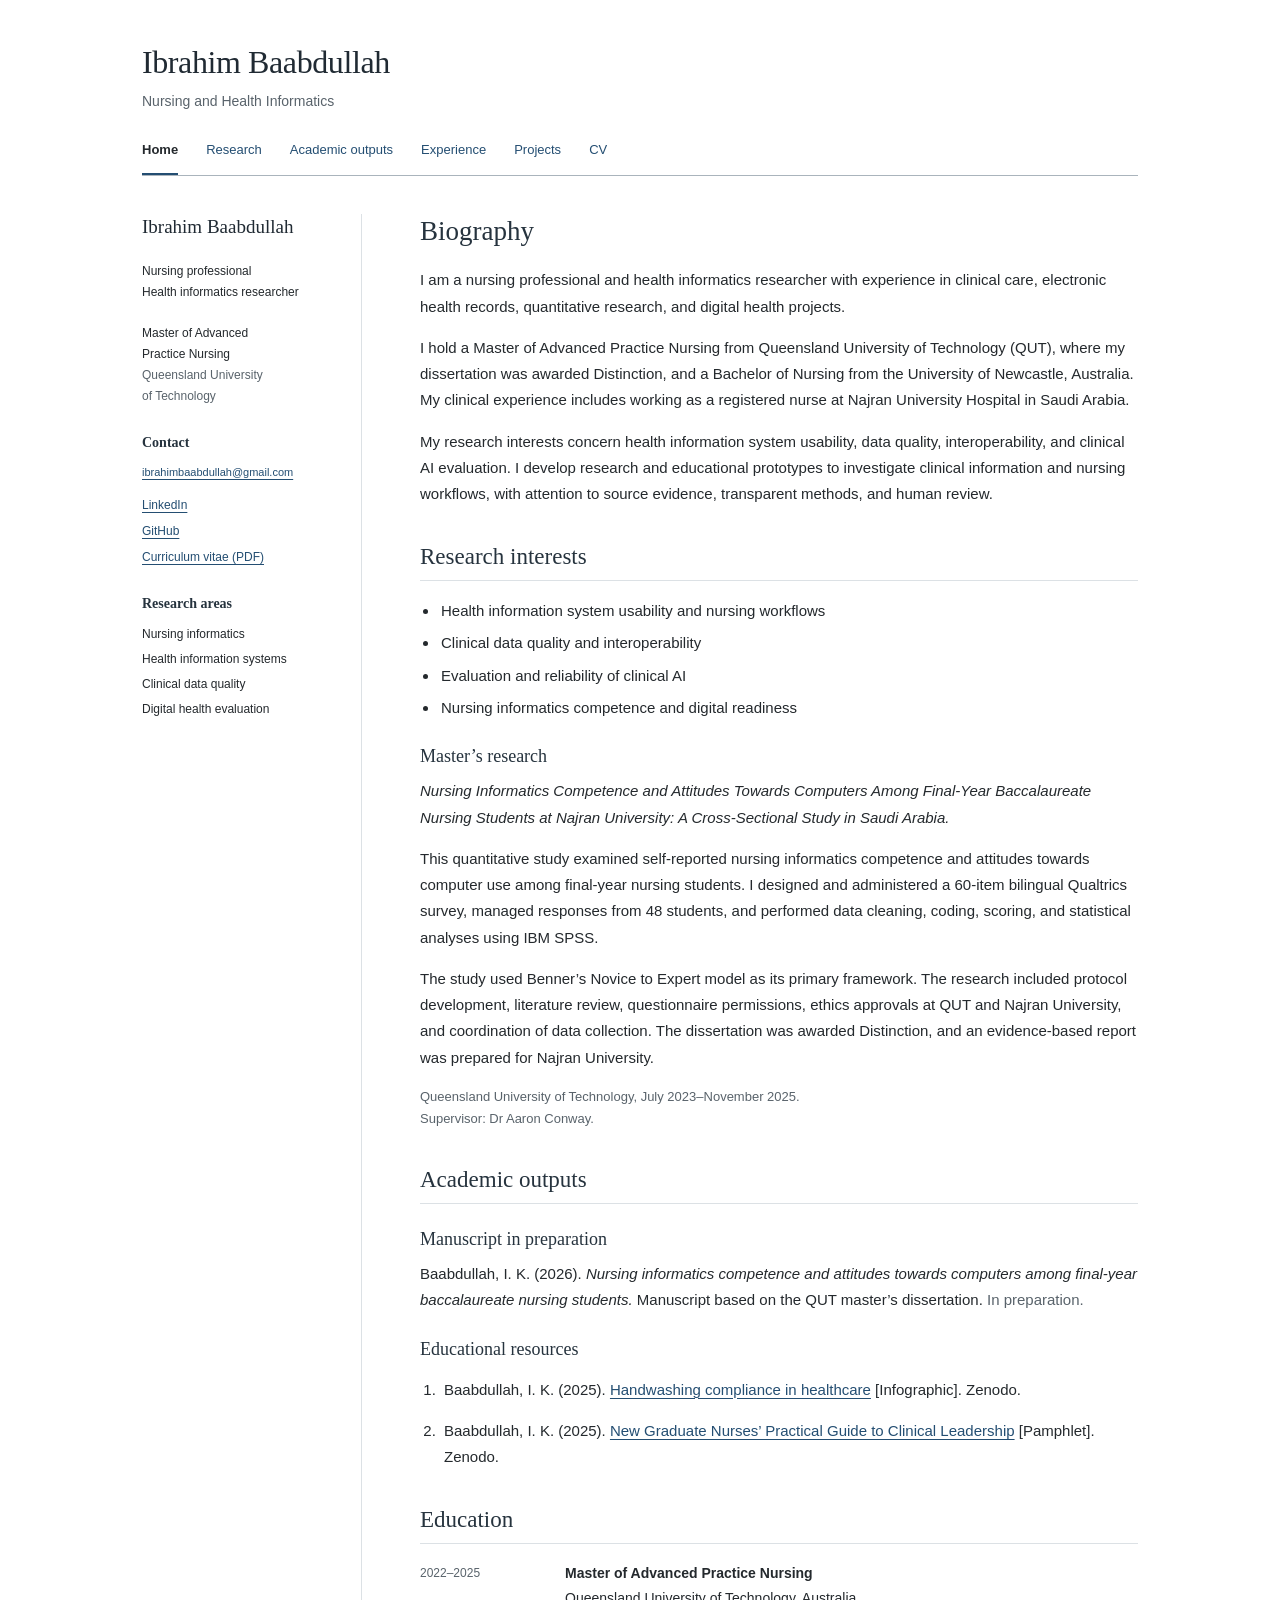
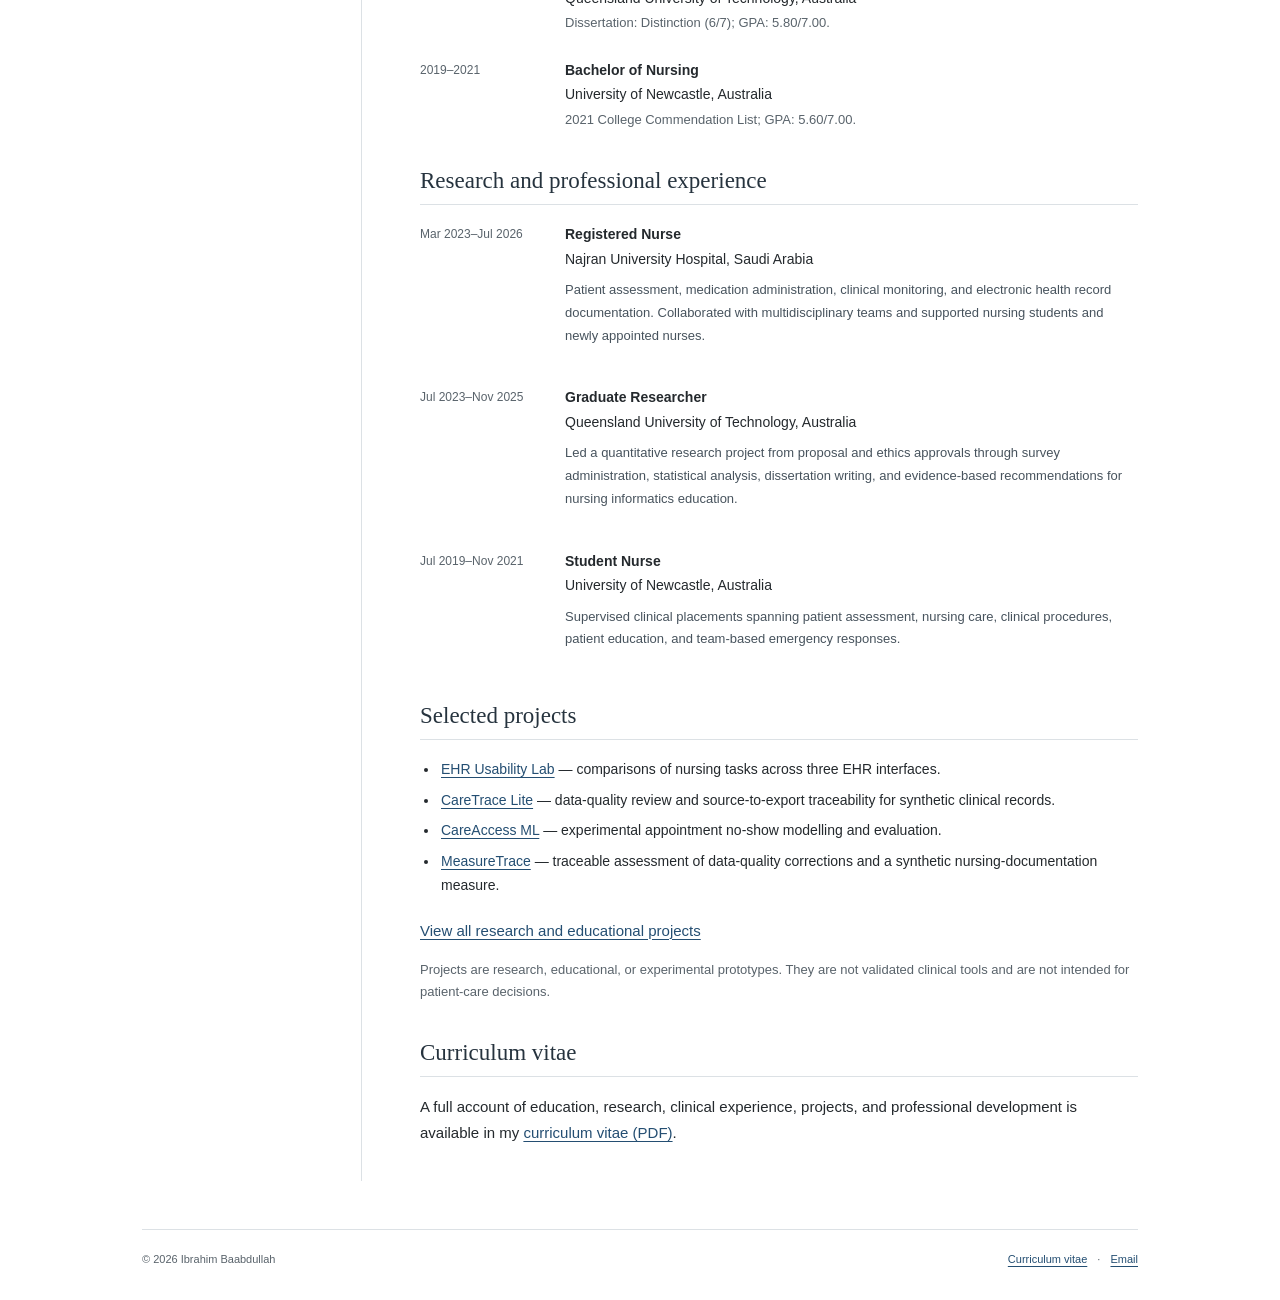
==== commit 1153856d: "Redesign website with restrained traditional academic layout" ====
--- a/index.html
+++ b/index.html
@@ -1,37 +1,7 @@
-<!doctype html>
-<html lang="en">
-<head>
-<meta charset="utf-8"><meta name="viewport" content="width=device-width, initial-scale=1">
-<title>Ibrahim Baabdullah | Nursing & Health Informatics</title>
-<meta name="description" content="Ibrahim Baabdullah’s academic portfolio: nursing, health informatics, research, and digital health projects.">
-<meta name="theme-color" content="#183b3b">
-<link rel="icon" href="assets/favicon.svg" type="image/svg+xml">
-<link rel="stylesheet" href="assets/style.css">
-</head>
-<body>
-<a class="skip" href="#main">Skip to content</a>
-<header class="site-header"><a class="brand" href="#" aria-label="Ibrahim Baabdullah home"><span class="monogram">IB<span>.</span></span><span>Ibrahim Baabdullah<span class="brand-sub">Nursing & Health Informatics</span></span></a><nav aria-label="Main navigation"><a href="#about">About</a><a href="#research">Research</a><a href="#projects">Projects</a><a href="#experience">Experience</a><a href="#contact">Contact <span aria-hidden="true">→</span></a></nav></header>
-<main id="main">
-<section class="hero" aria-labelledby="hero-title"><div class="hero-copy"><p class="eyebrow"><span></span>Academic & professional portfolio</p><h1 id="hero-title">Ibrahim<br>Baabdullah<span class="period">.</span></h1><p class="hero-field">Nursing. Informatics.<br><em>Evidence into practice.</em></p><p class="hero-description">Exploring how health information systems, data quality, and thoughtful evaluation can support better nursing practice.</p><div class="hero-actions"><a class="button primary" href="#projects">Explore my work <span aria-hidden="true">→</span></a><a class="button outline" href="assets/Ibrahim-Baabdullah-Public-CV.pdf">Download CV <span aria-hidden="true">↓</span></a></div></div><aside class="hero-card" aria-label="Areas of focus"><div class="card-top"><span>RESEARCH FOCUS</span><span>01 — 03</span></div><div class="orbital" aria-hidden="true"><div class="orbit one"></div><div class="orbit two"></div><div class="orbit three"></div><div class="orbital-center">Human-centered<br><strong>digital health</strong></div><span class="orbit-dot d1"></span><span class="orbit-dot d2"></span><span class="orbit-dot d3"></span></div><ol class="focus-list"><li><span>01</span> Health information systems</li><li><span>02</span> Data quality & interoperability</li><li><span>03</span> Clinical AI evaluation</li></ol><div class="card-bottom">Clinical perspective. Research-led inquiry.</div></aside></section>
-<div class="intro-band"><span>Master of Advanced Practice Nursing</span><span>Queensland University of Technology</span><span>Arabic & English</span></div>
-<section id="about" class="section about"><div class="section-label"><span>01 / ABOUT</span><h2>At the intersection<br>of care and technology.</h2></div><div class="section-content"><p class="lead">I’m a nursing professional and health informatics researcher with experience in clinical care, electronic health records, quantitative research, and digital health projects.</p><p>My work connects a clinical perspective with the practical questions behind digital health: how information is captured, how systems are used, and how evidence is evaluated. I hold a Master of Advanced Practice Nursing from Queensland University of Technology, where my dissertation was awarded Distinction.</p><p>I develop research and educational prototypes to explore these questions, with an emphasis on transparent methods, source evidence, and human review.</p><div class="topic-tags"><span>Nursing informatics</span><span>Quantitative research</span><span>Clinical workflows</span><span>Digital health</span></div></div></section>
-<section id="research" class="research-wrap"><div class="section research"><div class="section-label"><span>02 / RESEARCH</span><h2>Understanding digital<br>readiness in nursing.</h2></div><div class="section-content"><p class="eyebrow">Master’s dissertation · QUT</p><h3>Nursing Informatics Competence and Attitudes Towards Computers Among Final-Year Baccalaureate Nursing Students at Najran University</h3><p>A cross-sectional study in Saudi Arabia examining self-reported informatics competence and attitudes towards computer use among final-year nursing students.</p><div class="research-details"><div><strong>48</strong><span>Student responses</span></div><div><strong>60</strong><span>Bilingual survey items</span></div><div><strong>Distinction</strong><span>Dissertation award</span></div></div><p>Designed and administered a bilingual Qualtrics survey; managed data cleaning, coding, scoring, and statistical analysis in IBM SPSS. The study used Benner’s Novice to Expert model as its primary framework.</p><p class="small">Supervisor: Dr Aaron Conway · Research period: July 2023–November 2025</p><div class="status-note"><span class="status-dot"></span>Dissertation-based manuscript in preparation</div></div></div></section>
-<section id="projects" class="projects-section"><div class="section-heading"><div><p class="section-kicker">03 / SELECTED PROJECTS</p><h2>From questions to working prototypes.</h2></div><p>Research and educational tools exploring clinical information, reliable evaluation, and care workflows.</p></div><div class="projects-grid" id="project-grid">
-<article class="project-card"><div class="project-top"><span class="project-index">01</span><span class="project-category">Research and educational project</span></div><h3>EHR Usability Lab</h3><p>Built an EHR usability website comparing three interfaces through 50 tasks across eight nursing chart sections. Uses HTML, CSS and JavaScript with synthetic FHIR-format data, automatic timing and answer checks, browser storage, descriptive comparisons and CSV/HTML exports.</p><div class="project-links"><a href="https://ehr-usability-lab.ibrahimbaabdullah.chatgpt.site/" aria-label="Open EHR Usability Lab demo">View project →</a></div></article>
-<article class="project-card"><div class="project-top"><span class="project-index">02</span><span class="project-category">Research and educational workbench</span></div><h3>CareTrace Lite</h3><p>Developed a clinical data-quality workbench for synthetic records, with record-level review and HL7 FHIR R4 Patient and Observation exports. Built with Python, Streamlit, pandas and SQLite, using LOINC, UCUM, source-to-export traceability and pytest.</p><div class="project-links"><a href="https://caretrace-lite-demo.streamlit.app/" aria-label="Open CareTrace Lite demo">View project →</a></div></article>
-<article class="project-card"><div class="project-top"><span class="project-index">03</span><span class="project-category">Experimental modelling workbench</span></div><h3>CareAccess ML</h3><p>Built an experimental appointment no-show modelling and outreach-planning workbench using Python, Streamlit, scikit-learn and PyTorch, with saved-model inference and capacity-limited review lists. Implemented chronological evaluation, calibration and subgroup analysis, explicitly reporting model limitations.</p><div class="project-links"><a href="https://careaccess-ml.streamlit.app/" aria-label="Open CareAccess ML demo">View project →</a><a href="https://github.com/ibrahimbaabdullah-jpg/CareAccess-ML">Public code →</a></div></article>
-<article class="project-card"><div class="project-top"><span class="project-index">04</span><span class="project-category">Educational application</span></div><h3>Nursing SBAR Handoff Summarizer</h3><p>Built an Arabic-English educational application converting fictional nursing notes into Situation, Background, Assessment and Recommendation reports and flagging missing information. Uses Python, Streamlit and the Gemini API, with source-quotation checks, text and print exports, and automated tests.</p><div class="project-links"><a href="https://nursing-sbar-handoff.streamlit.app/" aria-label="Open Nursing SBAR Handoff Summarizer demo">View project →</a></div></article>
-<article class="project-card"><div class="project-top"><span class="project-index">05</span><span class="project-category">Simulation workbench</span></div><h3>VN Load</h3><p>Created a simulation workbench comparing bedside-only, virtual-support and in-person-support admission and discharge workflows. Used Python, SimPy, Streamlit, pandas and Plotly to examine task allocation, waiting time and resource use through synthetic scenarios and sensitivity analyses.</p><div class="project-links"><a href="https://ibrahim-baabdullah-vn-load.streamlit.app/" aria-label="Open VN Load demo">View project →</a></div></article>
-<article class="project-card"><div class="project-top"><span class="project-index">06</span><span class="project-category">Research and educational workbench</span></div><h3>MeasureTrace</h3><p>Developed a research and educational workbench that traces how data-quality findings and evidence-supported corrections affect a synthetic nursing-assessment documentation measure. Built with Python, Streamlit, pandas and SQLite, with rule-based checks, review audit trails, recalculation, change analysis and reproducible experiment export and replay.</p><div class="project-links"><span class="availability">Research prototype · no public demo</span></div></article>
-<article class="project-card"><div class="project-top"><span class="project-index">07</span><span class="project-category">Private research workbench</span></div><h3>Clinical AI Reliability Lab</h3><p>Developed a research workbench assessing ICU sepsis-model reliability across hospitals and under data perturbations, with a retrospective benchmark of 40,336 ICU records. Used Python, scikit-learn, XGBoost, PyTorch and FastAPI to examine calibration, alert burden and robustness.</p><div class="project-links"><span class="availability">Research prototype · no public demo</span></div></article>
-<article class="project-card"><div class="project-top"><span class="project-index">08</span><span class="project-category">Private research prototype</span></div><h3>MedRec Review</h3><p>Created a bilingual research prototype comparing fictional home and discharge medication lists, highlighting discrepancies and recording human decisions. Uses Python, Streamlit, Pydantic, pandas and Groq with openai/gpt-oss-120b, alongside deterministic comparison, limited dataset-based interaction checks and audit reports.</p><div class="project-links"><span class="availability">Research prototype · no public demo</span></div></article>
-<article class="project-card"><div class="project-top"><span class="project-index">09</span><span class="project-category">In development</span></div><h3>NurseRecon</h3><p>Built an initial prototype that compares explicit oral-temperature statements in synthetic nursing notes with FHIR R4 Observations and presents discrepancies for human review. Uses Python, FastAPI, React, TypeScript, SQLite and SQLAlchemy to preserve source evidence, review history and audit records.</p><div class="project-links"><span class="availability">In development</span></div></article>
-<article class="project-card"><div class="project-top"><span class="project-index">10</span><span class="project-category">Private research prototype</span></div><h3>TrialLens Clinical Trial Prescreening</h3><p>Built a bilingual research prototype for reviewing synthetic cases against trial eligibility criteria, with source-linked evidence, missing-information flags and human review records. Uses React, JavaScript, Vinext and web APIs, with Groq/Gemini options, ClinicalTrials.gov search and JSON/CSV exports.</p><div class="project-links"><span class="availability">Research prototype · no public demo</span></div></article>
-<article class="project-card"><div class="project-top"><span class="project-index">11</span><span class="project-category">Exploratory assessment</span></div><h3>Arabic Career Interest Assessment</h3><p>Built an exploratory Arabic career-interest assessment with 60 activities across six domains and O*NET-based occupation matching. Uses React, JavaScript, CSS and Recharts for scoring and results, with browser-local progress saving and explicit handling of tied scores.</p><div class="project-links"><a href="https://arabic-career-interests.ibrahimbaabdullah.chatgpt.site/" aria-label="Open Arabic Career Interest Assessment demo">View project →</a></div></article>
-</div><p class="project-disclaimer">These projects are research, educational, or experimental prototypes. They are not validated clinical tools and are not intended for patient-care decisions.</p></section>
-<section id="experience" class="section experience"><div class="section-label"><span>04 / EXPERIENCE</span><h2>A foundation in<br>practice and research.</h2></div><div class="section-content"><article class="timeline-item"><p class="timeline-date">Mar 2023 — Jul 2026</p><h3>Registered Nurse</h3><p class="organization">Najran University Hospital · Saudi Arabia</p><p>Patient assessment, medication administration, clinical monitoring, and electronic health record documentation. Collaborated with multidisciplinary teams and supported nursing students and newly appointed nurses.</p></article><article class="timeline-item"><p class="timeline-date">Jul 2023 — Nov 2025</p><h3>Graduate Researcher</h3><p class="organization">Queensland University of Technology · Australia</p><p>Led a quantitative research project from proposal and ethics approvals through survey administration, statistical analysis, dissertation writing, and evidence-based recommendations for nursing informatics education.</p></article><article class="timeline-item"><p class="timeline-date">Jul 2019 — Nov 2021</p><h3>Student Nurse</h3><p class="organization">University of Newcastle · Australia</p><p>Supervised clinical placements spanning patient assessment, nursing care, clinical procedures, patient education, and team-based emergency responses.</p></article></div></section>
-<section class="education-section"><div><p class="section-kicker">05 / EDUCATION</p><h2>Academic foundation.</h2></div><div class="education-grid"><article><p class="timeline-date">2022 — 2025</p><h3>Master of Advanced Practice Nursing</h3><p>Queensland University of Technology</p><span class="education-note">Dissertation awarded Distinction</span></article><article><p class="timeline-date">2019 — 2021</p><h3>Bachelor of Nursing</h3><p>University of Newcastle</p><span class="education-note">2021 College Commendation List</span></article></div></section>
-<section id="outputs" class="section outputs"><div class="section-label"><span>06 / OUTPUTS</span><h2>Resources to<br>share knowledge.</h2></div><div class="section-content"><a class="output-link" href="https://doi.org/10.5281/zenodo.17823755"><div><p class="timeline-date">2025 · Educational infographic</p><h3>Handwashing compliance in healthcare</h3><p>Published on Zenodo</p></div><span aria-hidden="true">→</span></a><a class="output-link" href="https://doi.org/10.5281/zenodo.17823640"><div><p class="timeline-date">2025 · Educational pamphlet</p><h3>New Graduate Nurses’ Practical Guide to Clinical Leadership</h3><p>Published on Zenodo</p></div><span aria-hidden="true">→</span></a></div></section>
-<section id="contact" class="contact-section"><div><p class="eyebrow">07 / GET IN TOUCH</p><h2>Let’s connect.</h2><p>For academic conversations, research interests,<br>and professional connections.</p></div><div class="contact-actions"><a class="contact-email" href="mailto:ibrahimbaabdullah@gmail.com">ibrahimbaabdullah@gmail.com →</a><a class="button light" href="https://www.linkedin.com/in/ibrahim-baabdullah-bsn-msn-394b9b286/">Connect on LinkedIn <span aria-hidden="true">→</span></a><a class="contact-secondary" href="https://github.com/ibrahimbaabdullah-jpg">View GitHub profile <span aria-hidden="true">→</span></a></div></section>
-</main><footer><p>© 2026 Ibrahim Baabdullah</p><p>Nursing & Health Informatics</p><a href="#">Back to top ↑</a></footer>
-</body></html>
+<!doctype html><html lang="en"><head><meta charset="utf-8"><meta name="viewport" content="width=device-width,initial-scale=1"><title>Ibrahim Baabdullah | Nursing &amp; Health Informatics</title><meta name="description" content="Academic website of Ibrahim Baabdullah: nursing and health informatics research, education, professional experience, and projects."><meta name="theme-color" content="#ffffff"><link rel="icon" href="assets/favicon.svg" type="image/svg+xml"><link rel="stylesheet" href="assets/style.css"></head><body><a class="skip" href="#main">Skip to main content</a><div class="page"><header class="site-header"><a class="site-name" href="index.html">Ibrahim Baabdullah</a><p>Nursing and Health Informatics</p><nav aria-label="Main navigation"><a href="index.html" aria-current="page">Home</a><a href="index.html#research">Research</a><a href="index.html#outputs">Academic outputs</a><a href="index.html#experience">Experience</a><a href="projects.html">Projects</a><a href="assets/Ibrahim-Baabdullah-Public-CV.pdf">CV</a></nav></header><div class="layout"><aside class="sidebar" aria-label="Profile and contact"><p class="sidebar-heading">Ibrahim Baabdullah</p><p>Nursing professional<br>Health informatics researcher</p><p>Master of Advanced<br>Practice Nursing<br><span class="muted">Queensland University<br>of Technology</span></p><div class="sidebar-section" id="contact"><h2>Contact</h2><a class="email" href="mailto:ibrahimbaabdullah@gmail.com">ibrahimbaabdullah@gmail.com</a><ul class="profile-links"><li><a href="https://www.linkedin.com/in/ibrahim-baabdullah-bsn-msn-394b9b286/">LinkedIn</a></li><li><a href="https://github.com/ibrahimbaabdullah-jpg">GitHub</a></li><li><a href="assets/Ibrahim-Baabdullah-Public-CV.pdf">Curriculum vitae (PDF)</a></li></ul></div><div class="sidebar-section"><h2>Research areas</h2><ul class="plain-list"><li>Nursing informatics</li><li>Health information systems</li><li>Clinical data quality</li><li>Digital health evaluation</li></ul></div></aside><main id="main"><section id="about"><h1>Biography</h1><p>I am a nursing professional and health informatics researcher with experience in clinical care, electronic health records, quantitative research, and digital health projects.</p><p>I hold a Master of Advanced Practice Nursing from Queensland University of Technology (QUT), where my dissertation was awarded Distinction, and a Bachelor of Nursing from the University of Newcastle, Australia. My clinical experience includes working as a registered nurse at Najran University Hospital in Saudi Arabia.</p><p>My research interests concern health information system usability, data quality, interoperability, and clinical AI evaluation. I develop research and educational prototypes to investigate clinical information and nursing workflows, with attention to source evidence, transparent methods, and human review.</p></section>
+<section id="research"><h2>Research interests</h2><ul class="interests"><li>Health information system usability and nursing workflows</li><li>Clinical data quality and interoperability</li><li>Evaluation and reliability of clinical AI</li><li>Nursing informatics competence and digital readiness</li></ul><h3>Master’s research</h3><p class="research-title">Nursing Informatics Competence and Attitudes Towards Computers Among Final-Year Baccalaureate Nursing Students at Najran University: A Cross-Sectional Study in Saudi Arabia.</p><p>This quantitative study examined self-reported nursing informatics competence and attitudes towards computer use among final-year nursing students. I designed and administered a 60-item bilingual Qualtrics survey, managed responses from 48 students, and performed data cleaning, coding, scoring, and statistical analyses using IBM SPSS.</p><p>The study used Benner’s Novice to Expert model as its primary framework. The research included protocol development, literature review, questionnaire permissions, ethics approvals at QUT and Najran University, and coordination of data collection. The dissertation was awarded Distinction, and an evidence-based report was prepared for Najran University.</p><p class="note">Queensland University of Technology, July 2023–November 2025.<br>Supervisor: Dr Aaron Conway.</p></section>
+<section id="outputs"><h2>Academic outputs</h2><h3>Manuscript in preparation</h3><p class="citation">Baabdullah, I. K. (2026). <em>Nursing informatics competence and attitudes towards computers among final-year baccalaureate nursing students.</em> Manuscript based on the QUT master’s dissertation. <span class="muted">In preparation.</span></p><h3>Educational resources</h3><ol class="citations"><li>Baabdullah, I. K. (2025). <a href="https://doi.org/10.5281/zenodo.17823755">Handwashing compliance in healthcare</a> [Infographic]. Zenodo.</li><li>Baabdullah, I. K. (2025). <a href="https://doi.org/10.5281/zenodo.17823640">New Graduate Nurses’ Practical Guide to Clinical Leadership</a> [Pamphlet]. Zenodo.</li></ol></section>
+<section id="education"><h2>Education</h2><dl class="record-list"><div><dt>2022–2025</dt><dd><strong>Master of Advanced Practice Nursing</strong><br>Queensland University of Technology, Australia<br><span class="note">Dissertation: Distinction (6/7); GPA: 5.80/7.00.</span></dd></div><div><dt>2019–2021</dt><dd><strong>Bachelor of Nursing</strong><br>University of Newcastle, Australia<br><span class="note">2021 College Commendation List; GPA: 5.60/7.00.</span></dd></div></dl></section>
+<section id="experience"><h2>Research and professional experience</h2><dl class="record-list"><div><dt>Mar 2023–Jul 2026</dt><dd><strong>Registered Nurse</strong><br>Najran University Hospital, Saudi Arabia<p>Patient assessment, medication administration, clinical monitoring, and electronic health record documentation. Collaborated with multidisciplinary teams and supported nursing students and newly appointed nurses.</p></dd></div><div><dt>Jul 2023–Nov 2025</dt><dd><strong>Graduate Researcher</strong><br>Queensland University of Technology, Australia<p>Led a quantitative research project from proposal and ethics approvals through survey administration, statistical analysis, dissertation writing, and evidence-based recommendations for nursing informatics education.</p></dd></div><div><dt>Jul 2019–Nov 2021</dt><dd><strong>Student Nurse</strong><br>University of Newcastle, Australia<p>Supervised clinical placements spanning patient assessment, nursing care, clinical procedures, patient education, and team-based emergency responses.</p></dd></div></dl></section>
+<section id="projects"><h2>Selected projects</h2><ul class="selected-projects"><li><a href="projects.html#ehr-usability-lab">EHR Usability Lab</a> — comparisons of nursing tasks across three EHR interfaces.</li><li><a href="projects.html#caretrace-lite">CareTrace Lite</a> — data-quality review and source-to-export traceability for synthetic clinical records.</li><li><a href="projects.html#careaccess-ml">CareAccess ML</a> — experimental appointment no-show modelling and evaluation.</li><li><a href="projects.html#measuretrace">MeasureTrace</a> — traceable assessment of data-quality corrections and a synthetic nursing-documentation measure.</li></ul><p><a href="projects.html">View all research and educational projects</a></p><p class="note">Projects are research, educational, or experimental prototypes. They are not validated clinical tools and are not intended for patient-care decisions.</p></section>
+<section id="cv"><h2>Curriculum vitae</h2><p>A full account of education, research, clinical experience, projects, and professional development is available in my <a href="assets/Ibrahim-Baabdullah-Public-CV.pdf">curriculum vitae (PDF)</a>.</p></section></main></div><footer><p>© 2026 Ibrahim Baabdullah</p><p><a href="assets/Ibrahim-Baabdullah-Public-CV.pdf">Curriculum vitae</a> <span aria-hidden="true">·</span> <a href="mailto:ibrahimbaabdullah@gmail.com">Email</a></p></footer></div></body></html>
--- a/assets/style.css
+++ b/assets/style.css
@@ -1,4 +1 @@
-:root{--ink:#183b3b;--muted:#526361;--paper:#f8f8f3;--line:#d9dfd8;--accent:#b1c2a6;--serif:Georgia,'Times New Roman',serif;--sans:Arial,Helvetica,sans-serif}*{box-sizing:border-box}html{scroll-behavior:smooth;scroll-padding-top:40px}body{margin:0;background:var(--paper);color:var(--ink);font:16px/1.7 var(--sans)}a{color:inherit}a:focus-visible{outline:3px solid #bb710c;outline-offset:5px}a,button{-webkit-tap-highlight-color:transparent}.skip{position:absolute;left:20px;top:-80px;background:var(--ink);color:white;padding:10px 20px;z-index:100}.skip:focus{top:12px}.site-header{max-width:1280px;margin:auto;padding:28px 48px;display:flex;align-items:center;justify-content:space-between;gap:24px;border-bottom:1px solid var(--line)}.brand{display:flex;gap:16px;align-items:center;text-decoration:none;font-size:14px;font-weight:600;line-height:1.5}.monogram{font:36px var(--serif);letter-spacing:-3px}.monogram span{color:#738d6c}.brand-sub{display:block;font-size:10px;font-weight:400;text-transform:uppercase;letter-spacing:1.1px}.site-header nav{display:flex;gap:27px;font-size:13px}.site-header nav a{text-decoration:none;padding:8px 0}.site-header nav a:hover{box-shadow:0 1px 0 var(--ink)}.hero{max-width:1280px;margin:auto;padding:84px 48px 76px;display:grid;grid-template-columns:1.22fr 1fr;gap:90px;align-items:center}.eyebrow,.section-kicker,.section-label>span{font-size:10px;font-weight:600;letter-spacing:1.8px;text-transform:uppercase}.eyebrow{display:flex;align-items:center;gap:10px}.eyebrow>span{height:6px;width:6px;border-radius:50%;background:#657d59}h1,h2,h3,p{margin-top:0}h1{font:clamp(58px,6.3vw,84px)/1.02 var(--serif);letter-spacing:-3px;margin:28px 0 24px}.period{color:#8aa17a}.hero-field{font:27px/1.4 var(--serif);margin-bottom:22px}.hero-field em{font-style:italic;color:#65765e}.hero-description{font-size:14px;max-width:385px;color:var(--muted);line-height:1.8}.hero-actions{display:flex;gap:12px;margin-top:32px}.button{display:inline-flex;align-items:center;justify-content:space-between;gap:28px;text-decoration:none;padding:12px 20px;font-size:12px;font-weight:600;border:1px solid var(--ink);transition:background .2s}.button:hover{background:#315552;color:white}.primary{background:var(--ink);color:#fff}.outline{background:transparent}.hero-card{background:#e9eee5;border:1px solid #d8e0d3;padding:26px 30px 0;position:relative}.card-top{display:flex;justify-content:space-between;font-size:9px;letter-spacing:1.6px}.orbital{position:relative;height:275px;max-width:330px;margin:12px auto}.orbit{width:228px;height:228px;border:1px solid #a4b49d;border-radius:50%;position:absolute;top:20px;left:50%;margin-left:-114px}.orbit.two{transform:rotate(60deg) scaleX(.55)}.orbit.three{transform:rotate(-60deg) scaleX(.55)}.orbital-center{position:absolute;top:106px;left:0;right:0;text-align:center;font:20px/1.4 var(--serif);background:#e9eee5;width:160px;margin:auto}.orbital-center strong{font-weight:400}.orbit-dot{position:absolute;width:8px;height:8px;border-radius:50%;background:#315552}.d1{top:39px;left:24%}.d2{top:211px;right:23%}.d3{top:149px;left:17%}.focus-list{list-style:none;padding:0;margin:0}.focus-list li{border-top:1px solid #ccd7c7;padding:13px 0;font-size:12px}.focus-list li span{margin-right:20px;color:#677a61;font-size:10px}.card-bottom{margin:17px -30px 0;padding:14px 30px;font-size:10px;letter-spacing:.3px;background:#dfe7da}.intro-band{max-width:1184px;margin:auto;display:flex;justify-content:space-between;gap:20px;border-top:1px solid var(--line);border-bottom:1px solid var(--line);padding:20px 0;font-size:11px;color:var(--muted)}.intro-band span+span:before{content:'·';margin-right:32px}.section{max-width:1280px;margin:auto;padding:88px 48px;display:grid;grid-template-columns:1fr 1.4fr;gap:85px}.section-label h2{margin-top:20px}.section h2,.section-heading h2,.education-section h2{font:36px/1.2 var(--serif);letter-spacing:-.8px}p{color:var(--muted)}.section-content p{font-size:14px}.section-content .lead{font:23px/1.5 var(--serif);color:var(--ink)}.topic-tags{display:flex;flex-wrap:wrap;gap:8px;margin-top:25px}.topic-tags span{font-size:10px;padding:5px 10px;border:1px solid var(--line);background:#fff}.research-wrap{background:#eaf0eb;border-top:1px solid #dce3dd;border-bottom:1px solid #dce3dd}.section-content h3{font:24px/1.4 var(--serif);margin-bottom:17px}.section-content .eyebrow{font-size:9px;color:var(--muted)}.research-details{display:flex;justify-content:space-between;gap:20px;margin:28px 0;padding:22px 0;border-top:1px solid #cbd8cd;border-bottom:1px solid #cbd8cd}.research-details strong{display:block;font:29px var(--serif);margin-bottom:8px}.research-details span{font-size:10px;color:var(--muted)}.section-content .small{font-size:11px}.status-note{font-size:10px;display:flex;gap:8px;align-items:center;margin-top:24px}.status-dot{width:6px;height:6px;background:#618057;border-radius:50%}.projects-section{max-width:1280px;padding:88px 48px;margin:auto}.section-heading{display:flex;align-items:flex-end;justify-content:space-between;gap:40px;margin-bottom:34px}.section-heading h2{max-width:450px;margin-bottom:0}.section-heading>p{max-width:330px;font-size:13px;margin-bottom:0}.projects-grid{display:grid;grid-template-columns:repeat(3,1fr);gap:20px}.project-card{border:1px solid var(--line);background:#fcfcf8;padding:26px;display:flex;flex-direction:column}.project-top{display:flex;align-items:center;justify-content:space-between;margin-bottom:33px}.project-index{font:25px var(--serif);color:#73866b}.project-category{font-size:8px;text-transform:uppercase;letter-spacing:1px;border-bottom:1px solid #cbd4c6;padding-bottom:4px}.project-card h3{font:24px/1.25 var(--serif);margin-bottom:15px}.project-card p{font-size:12px;line-height:1.8}.project-tech{font-size:9px;color:#586a57;margin:12px 0 21px}.project-links{border-top:1px solid var(--line);padding-top:15px;margin-top:auto;display:flex;gap:18px}.project-links a{font-size:11px;text-decoration:none}.project-links a:hover{text-decoration:underline}.project-disclaimer{font-size:11px;max-width:760px;margin:24px 0 0}.experience{border-top:1px solid var(--line)}.timeline-item{padding:0 0 30px 28px;border-left:1px solid #bdcbb7;position:relative}.timeline-item:before{content:'';position:absolute;width:7px;height:7px;background:#6b825e;border-radius:50%;left:-4px;top:7px}.timeline-item:last-child{padding-bottom:0}.timeline-date{font-size:10px!important;text-transform:uppercase;letter-spacing:1px;color:#607159;margin-bottom:10px}.timeline-item h3{margin-bottom:4px}.section-content .organization{font-size:12px;color:var(--ink);margin-bottom:12px}.education-section{max-width:1184px;margin:auto;padding:42px;background:#eaece2;display:grid;grid-template-columns:1fr 2fr;gap:40px}.education-section h2{font-size:29px}.education-grid{display:grid;grid-template-columns:1fr 1fr;gap:35px}.education-grid h3{font:21px/1.35 var(--serif);margin-bottom:12px}.education-grid p{font-size:12px}.education-note{display:block;font-size:10px;padding-top:13px;border-top:1px solid #ccd2c4}.output-link{display:flex;gap:25px;justify-content:space-between;text-decoration:none;border-bottom:1px solid var(--line);padding:0 0 24px;margin-bottom:24px}.output-link h3{font-size:22px;margin-bottom:10px}.output-link p:last-child{font-size:11px;margin:0}.output-link>span{font-size:20px}.output-link:hover h3{text-decoration:underline;text-underline-offset:5px}.contact-section{background:var(--ink);color:#fff;padding:62px max(48px,calc((100vw - 1184px)/2));display:flex;align-items:center;justify-content:space-between;gap:40px}.contact-section .eyebrow{color:#becdb8}.contact-section h2{font:56px/1.1 var(--serif);letter-spacing:-1px;margin-bottom:20px}.contact-section p{color:#c0cfca;font-size:13px}.contact-actions{display:flex;flex-direction:column;gap:19px;min-width:235px}.light{background:#e9eee3;color:var(--ink);border-color:#e9eee3}.contact-secondary{text-decoration:none;font-size:12px;display:flex;justify-content:space-between;padding:0 20px}footer{max-width:1280px;margin:auto;padding:25px 48px;display:flex;justify-content:space-between;gap:20px;font-size:10px}footer p{margin:0}footer a{text-decoration:none} @media(min-width:1500px){.hero{padding-top:95px;padding-bottom:90px}}@media(max-width:1000px){.site-header,.hero,.section,.projects-section{padding-left:30px;padding-right:30px}.hero{gap:35px}.site-header nav{gap:15px}.intro-band{margin:0 30px}.section{gap:40px}.projects-grid{grid-template-columns:repeat(2,1fr)}.education-section{margin:0 30px;grid-template-columns:1fr}.contact-section{padding:50px 30px}.intro-band span+span:before{display:none}}@media(max-width:700px){.site-header{padding:20px 24px;display:block}.brand{font-size:13px}.site-header nav{margin-top:20px;justify-content:space-between;font-size:11px;gap:12px}.hero{padding:46px 24px;grid-template-columns:1fr;gap:40px}h1{font-size:66px}.hero-description{max-width:100%}.hero-card{max-width:450px;width:100%;margin:auto}.hero-field{font-size:26px}.intro-band{margin:0 24px;flex-direction:column;gap:7px;padding:18px 0}.section{padding:56px 24px;grid-template-columns:1fr;gap:24px}.section h2,.section-heading h2{font-size:33px}.section-label h2{margin-bottom:4px}.section-content .lead{font-size:22px}.projects-section{padding:56px 24px}.section-heading{display:block}.section-heading>p{margin-top:20px;max-width:none}.projects-grid{grid-template-columns:1fr}.project-top{margin-bottom:25px}.project-card h3{font-size:26px}.project-card p{font-size:14px}.project-tech{font-size:10px}.project-links a{font-size:12px}.education-section{margin:0 24px;padding:28px;gap:18px}.education-grid{grid-template-columns:1fr;gap:30px}.contact-section{display:block;padding:45px 24px}.contact-section h2{font-size:48px}.contact-actions{margin-top:30px;max-width:300px}footer{padding:24px;flex-wrap:wrap;font-size:9px}footer p:nth-child(2){display:none}.research-details{gap:12px}.research-details strong{font-size:24px}.research-details span{font-size:9px}.hero-actions{gap:10px}.button{gap:20px;padding:12px 15px}.eyebrow{font-size:9px}}@media(prefers-reduced-motion:reduce){html{scroll-behavior:auto}*{transition:none!important}}@media print{nav,.hero-card,.hero-actions,.contact-actions,.skip{display:none!important}.hero,.section{display:block;padding:25px 0}.projects-grid{grid-template-columns:1fr 1fr}.contact-section{background:white;color:#183b3b;padding:20px 0}.contact-section p{color:#526361}body{background:white}.project-card,.timeline-item,.output-link{break-inside:avoid}h1{font-size:48px}}
-
-.availability{font-size:10px;color:#526361}.contact-email{font-size:14px;text-decoration:none;overflow-wrap:anywhere}.project-category{text-align:right;max-width:75%}.project-links{margin-top:20px}
-.hero>*{min-width:0}@media(max-width:700px){h1{font-size:clamp(44px,9.5vw,66px);letter-spacing:-2px}.hero-actions{flex-wrap:wrap}}
+:root{color-scheme:light;--ink:#24292d;--muted:#59636b;--link:#244e72;--line:#dce1e5;--serif:Georgia,'Times New Roman',serif;--sans:Arial,Helvetica,sans-serif}*{box-sizing:border-box}html{scroll-padding-top:24px}body{margin:0;background:#fff;color:var(--ink);font:15px/1.75 var(--sans)}a{color:var(--link);text-underline-offset:3px;text-decoration-thickness:1px}a:hover{color:#16344e}a:focus-visible{outline:2px solid var(--link);outline-offset:4px}.page{max-width:1080px;margin:0 auto;padding:0 42px}.skip{position:absolute;top:-70px;left:20px;background:#fff;border:1px solid var(--link);padding:10px 15px;z-index:2}.skip:focus{top:10px}.site-header{padding-top:42px;border-bottom:1px solid #aab4bc}.site-name{font:32px/1.25 var(--serif);color:#202a33;text-decoration:none;letter-spacing:-.4px}.site-header>p{font-size:14px;color:var(--muted);margin:7px 0 25px}.site-header nav{display:flex;gap:28px;flex-wrap:wrap}.site-header nav a{font-size:13px;padding:0 0 12px;text-decoration:none}.site-header nav a[aria-current=page]{color:var(--ink);border-bottom:2px solid var(--link);font-weight:bold}.layout{display:grid;grid-template-columns:220px minmax(0,1fr);gap:58px;padding:38px 0 48px}.sidebar{font-size:12px;line-height:1.75;border-right:1px solid var(--line);padding-right:26px}.sidebar p{margin:0 0 20px}.sidebar-heading{font:19px/1.4 var(--serif);color:#202a33}.sidebar-section{margin-top:28px}.sidebar h2{font:14px var(--serif);margin:0 0 11px;padding:0;border:0;font-weight:bold}.email{font-size:11px;overflow-wrap:anywhere}.profile-links,.plain-list{list-style:none;padding:0;margin:12px 0 0}.profile-links li{margin-bottom:5px}.plain-list li{margin-bottom:4px}.muted,.note{color:var(--muted)}main{min-width:0}section{margin:0 0 35px}h1,h2,h3{color:#26333e;font-family:var(--serif);font-weight:400}h1{font-size:27px;line-height:1.3;margin:0 0 18px}h2{font-size:23px;line-height:1.3;border-bottom:1px solid var(--line);padding-bottom:8px;margin:0 0 17px}h3{font-size:18px;line-height:1.45;margin:22px 0 9px}p{margin:0 0 15px}strong{font-weight:600}.note{font-size:13px;line-height:1.7}.interests,.selected-projects{padding-left:19px;margin:0 0 20px}.interests li,.selected-projects li{padding-left:2px;margin-bottom:6px}.research-title{font-style:italic}.citations{padding-left:20px}.citations li{padding-left:4px;margin-bottom:15px}.citation{margin-bottom:20px}.record-list{margin:0}.record-list>div{display:grid;grid-template-columns:127px 1fr;gap:18px;margin-bottom:23px}.record-list dt{font-size:12px;color:var(--muted);padding-top:2px}.record-list dd{margin:0;font-size:14px}.record-list dd p{margin-top:8px;font-size:13px;color:#47535d}.selected-projects{font-size:14px}.project-list{list-style:none;margin:0;padding:0}.project-list>li{padding:0 0 23px;margin:0 0 24px;border-bottom:1px solid var(--line)}.project-list>li:last-child{border-bottom:0;margin-bottom:0;padding-bottom:0}.project-list h3{margin:0 0 4px;font-size:20px}.project-list p{font-size:14px}.project-list .project-status{font-size:12px;color:var(--muted);margin-bottom:11px;font-style:italic}.project-list .project-links{font-size:13px;margin:0}.project-links span{padding:0 6px}footer{border-top:1px solid var(--line);display:flex;justify-content:space-between;gap:20px;padding:20px 0 30px;font-size:11px;color:var(--muted)}footer p{margin:0}footer span{margin:0 7px}section[id],li[id]{scroll-margin-top:24px}@media(max-width:850px){.page{padding:0 28px}.layout{grid-template-columns:190px minmax(0,1fr);gap:30px}.sidebar{padding-right:20px}.site-header nav{gap:21px}.record-list>div{grid-template-columns:1fr;gap:3px}.sidebar-heading{font-size:17px}}@media(max-width:600px){body{font-size:15px}.page{padding:0 22px}.site-header{padding-top:27px}.site-name{font-size:29px}.site-header>p{margin-bottom:19px}.site-header nav{gap:8px 21px;padding-bottom:5px}.site-header nav a{font-size:12px;padding-bottom:8px}.layout{display:flex;flex-direction:column;gap:28px;padding-top:25px}.sidebar{order:2;border-right:0;border-top:1px solid var(--line);padding:23px 0 0;display:grid;grid-template-columns:1fr 1fr;gap:15px 20px}.sidebar>p{display:none}.sidebar .sidebar-section{margin:0;min-width:0}.sidebar .email{font-size:12px}.sidebar h2{font-size:15px}main{order:1}h1{font-size:25px}h2{font-size:22px}h3{font-size:18px}section{margin-bottom:30px}.record-list>div{gap:4px}.project-list h3{font-size:19px}footer{font-size:10px;flex-wrap:wrap}.note{font-size:12px}.project-list p{font-size:14px}}@media(max-width:360px){.page{padding:0 17px}.site-name{font-size:27px}.site-header nav{gap:7px 17px}.sidebar{grid-template-columns:1fr}.sidebar .sidebar-section+.sidebar-section{margin-top:13px}}@media print{.page{max-width:none;padding:0}.site-header{padding-top:0}.site-header nav,.sidebar,footer,.skip{display:none}.layout{display:block;padding:20px 0}section,.record-list>div,.project-list>li{break-inside:avoid}a{color:#222}.site-name{font-size:26px}body{font-size:11px}h1,h2{font-size:18px}}
